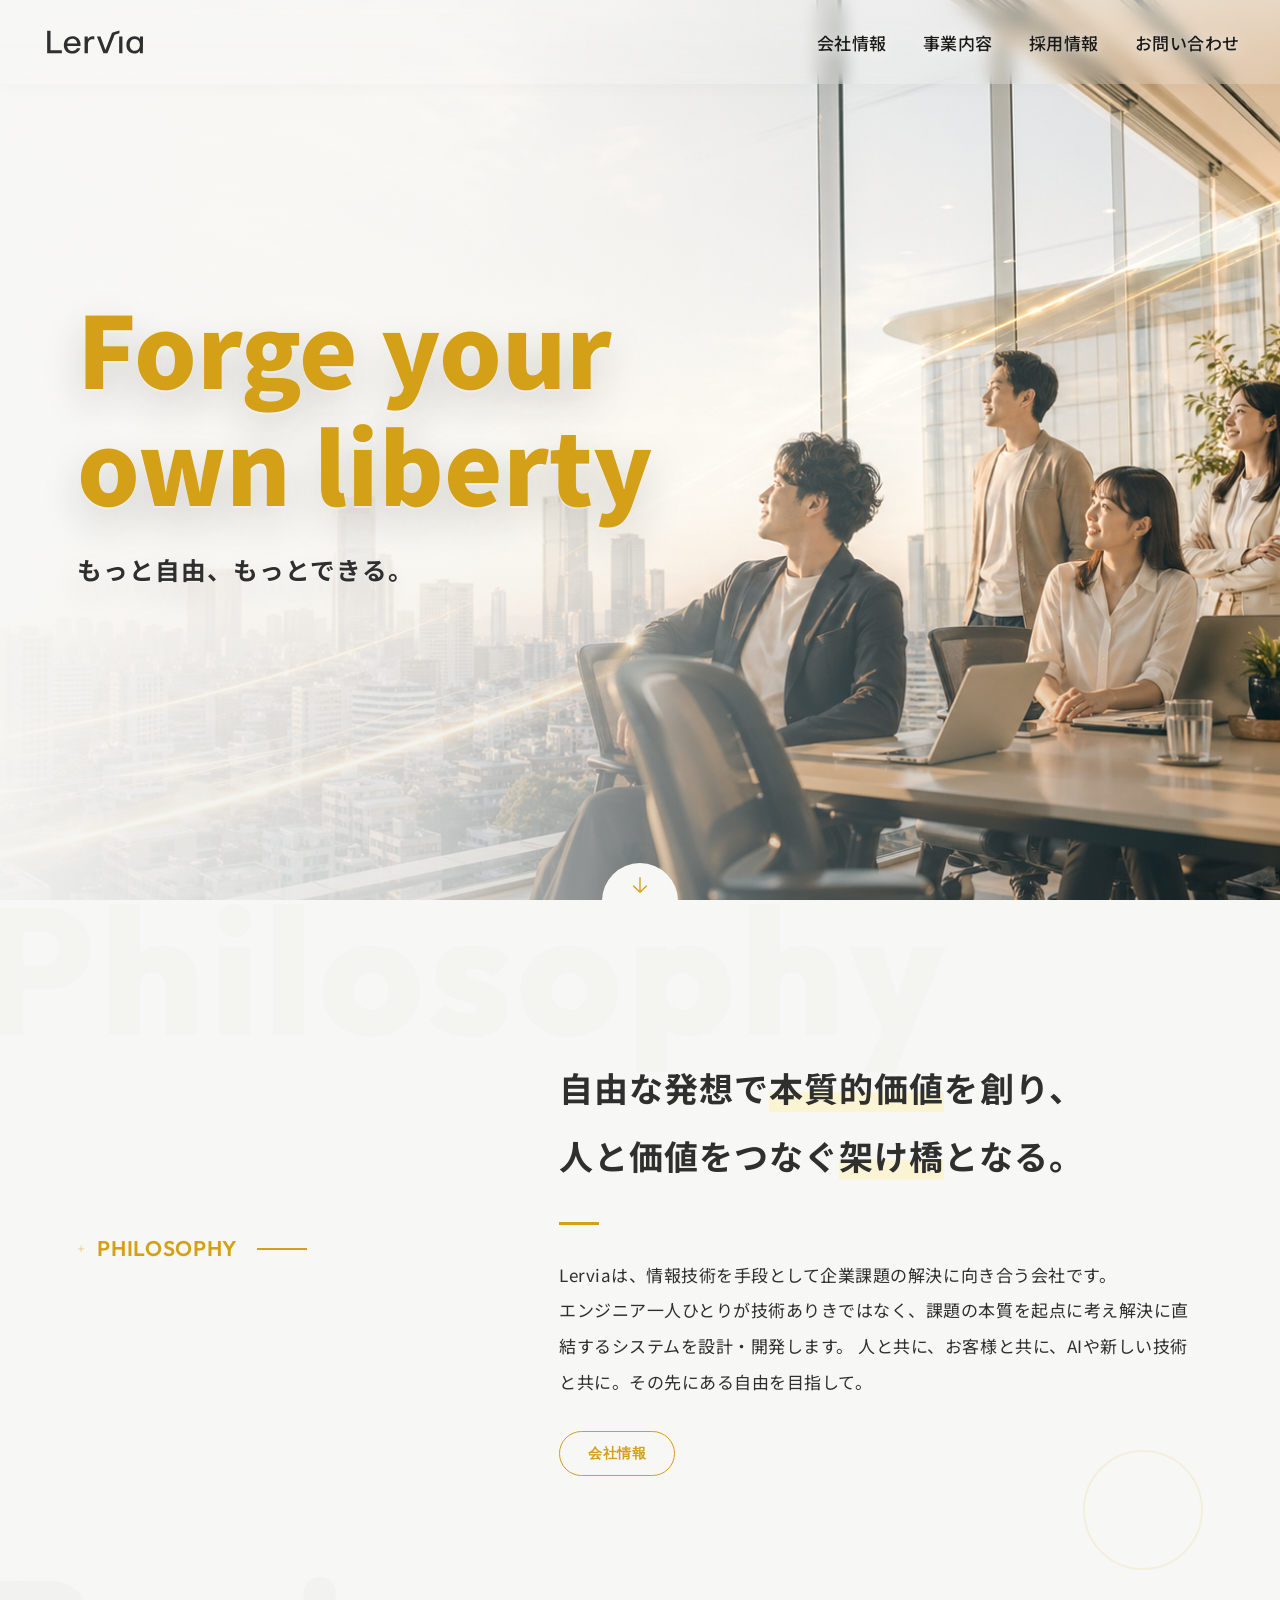
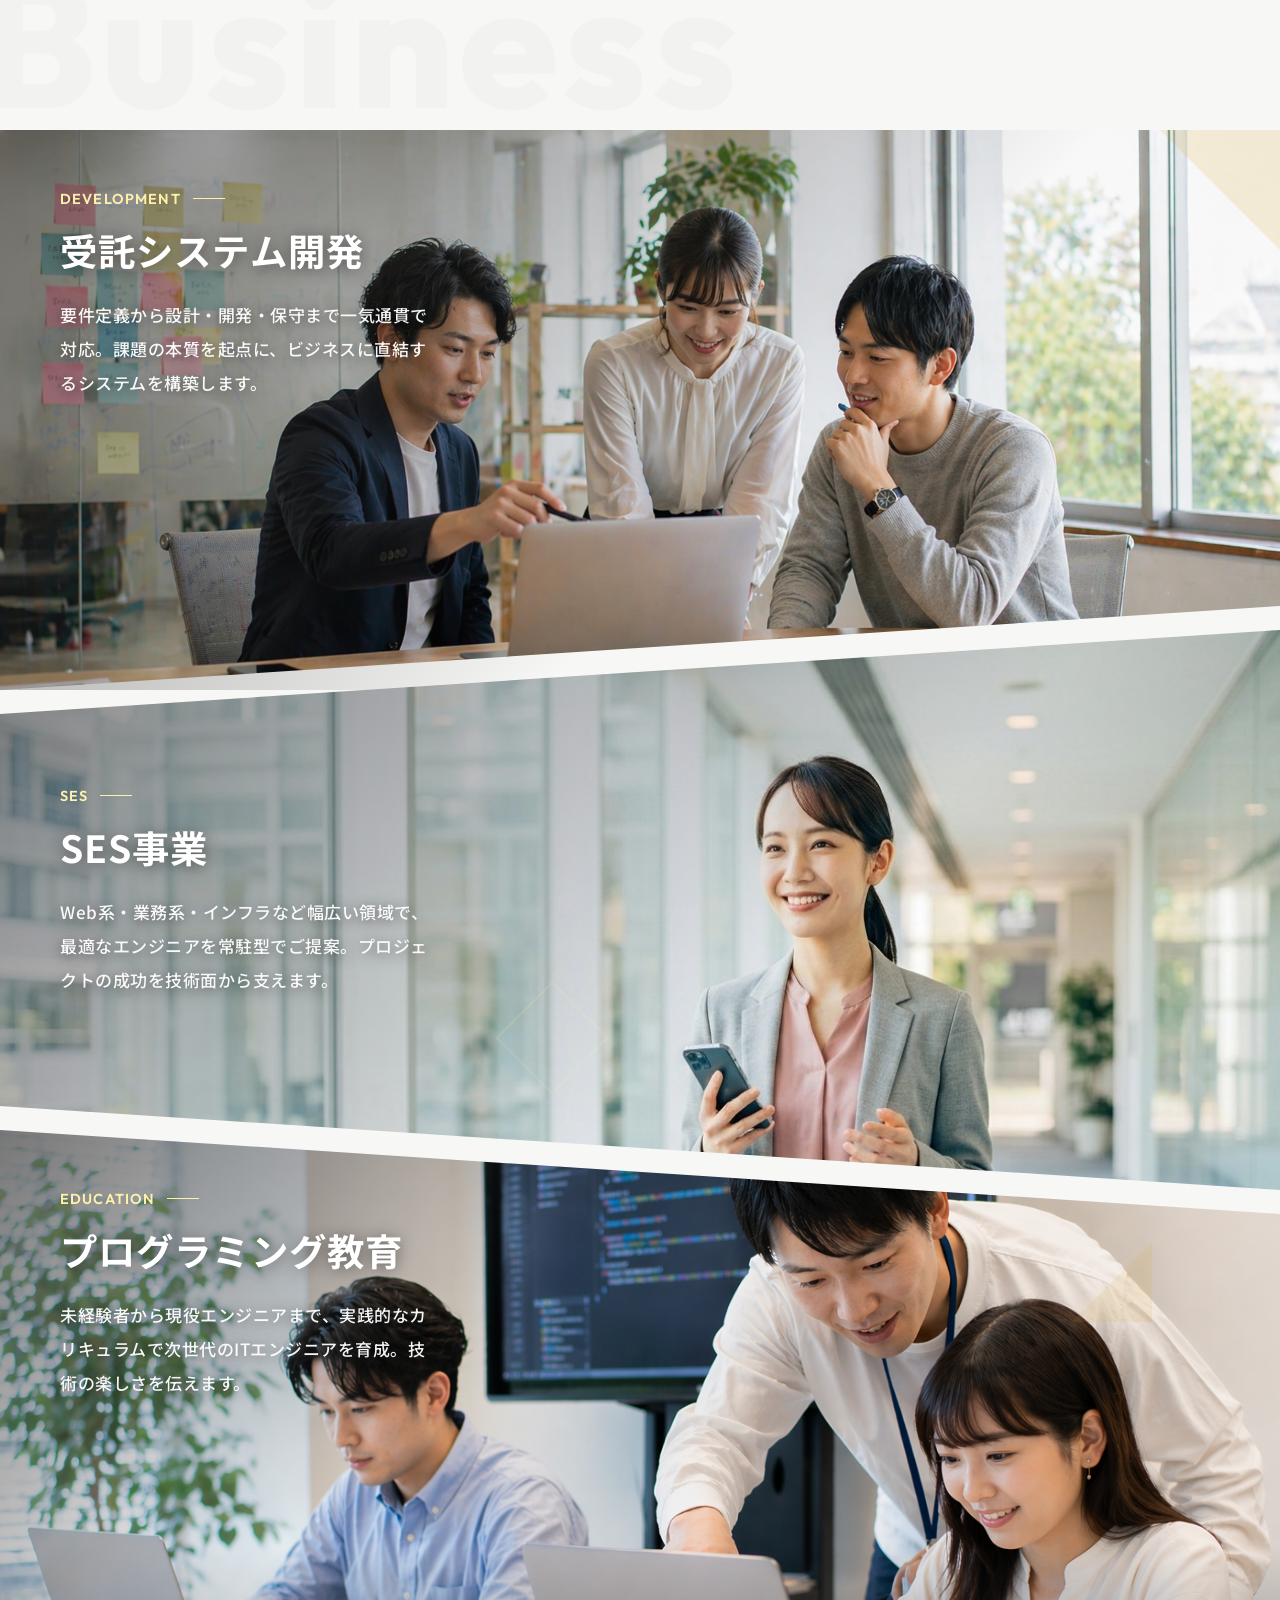
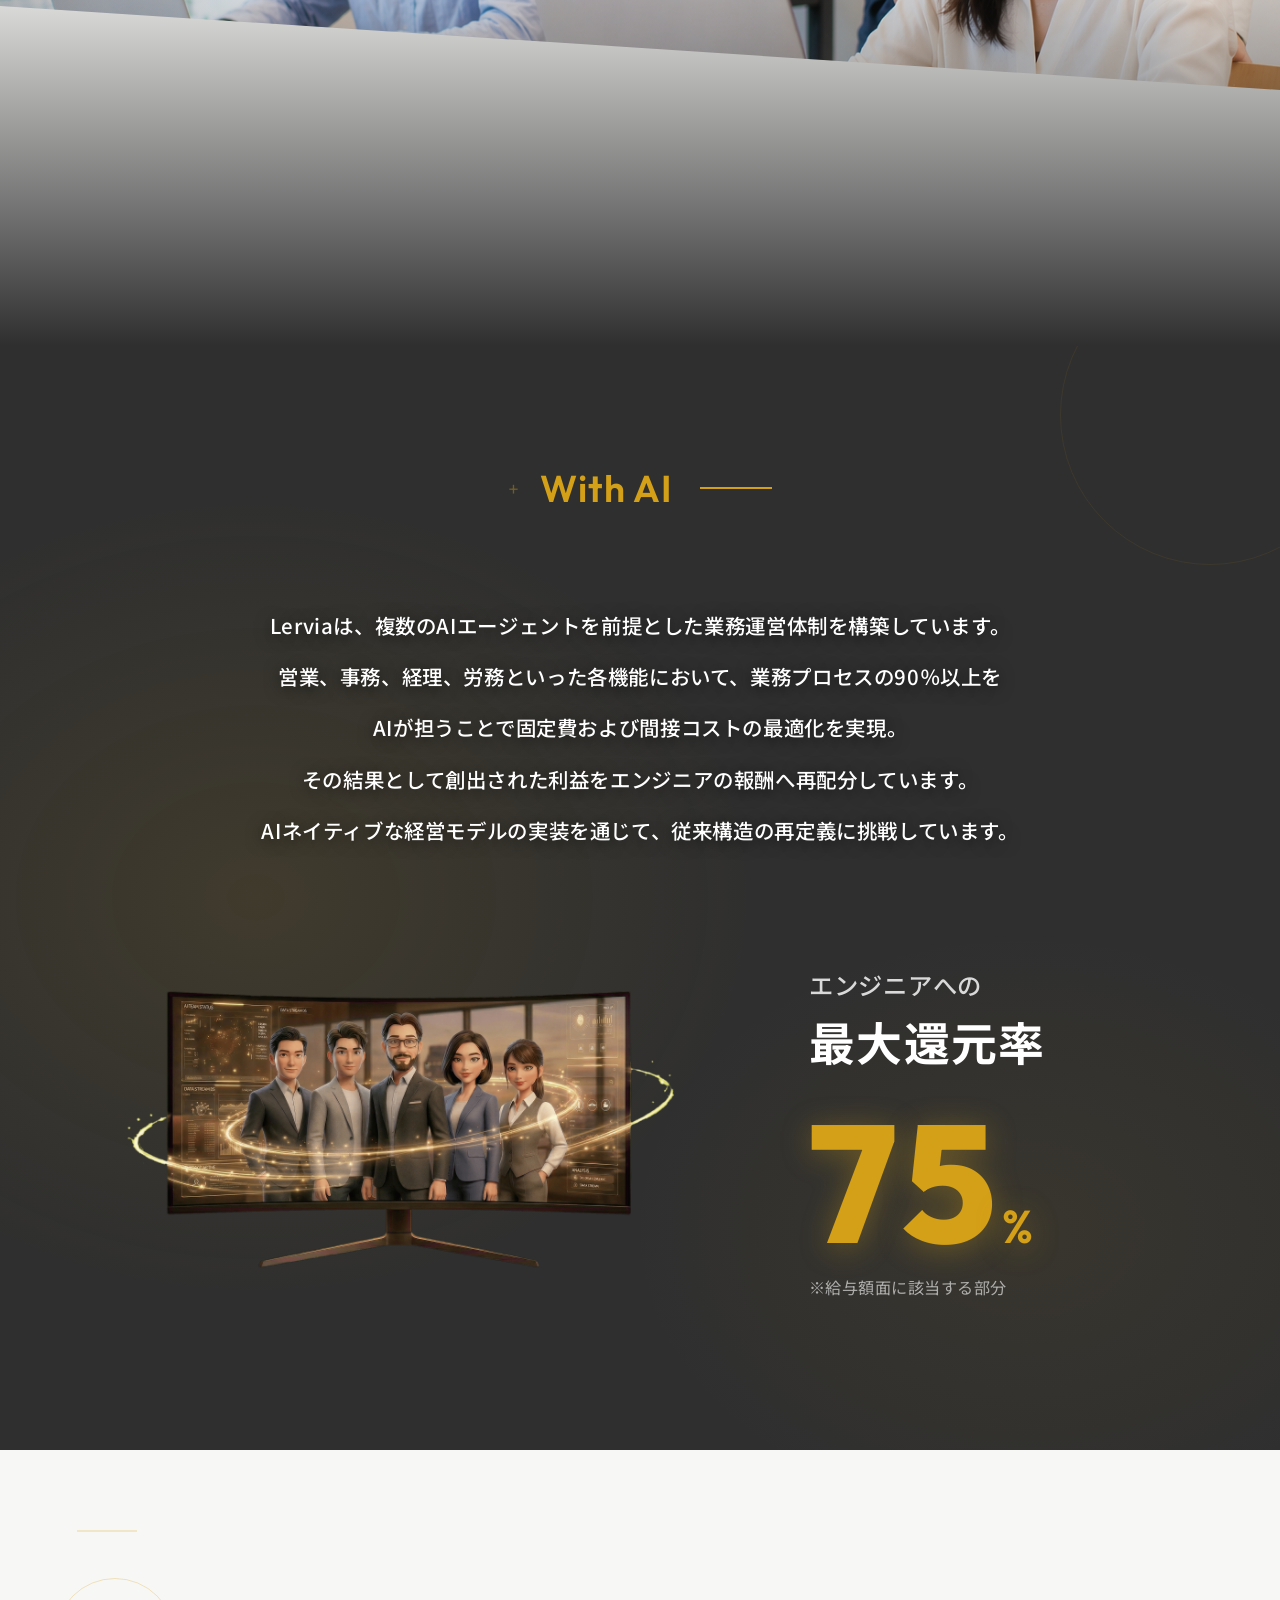
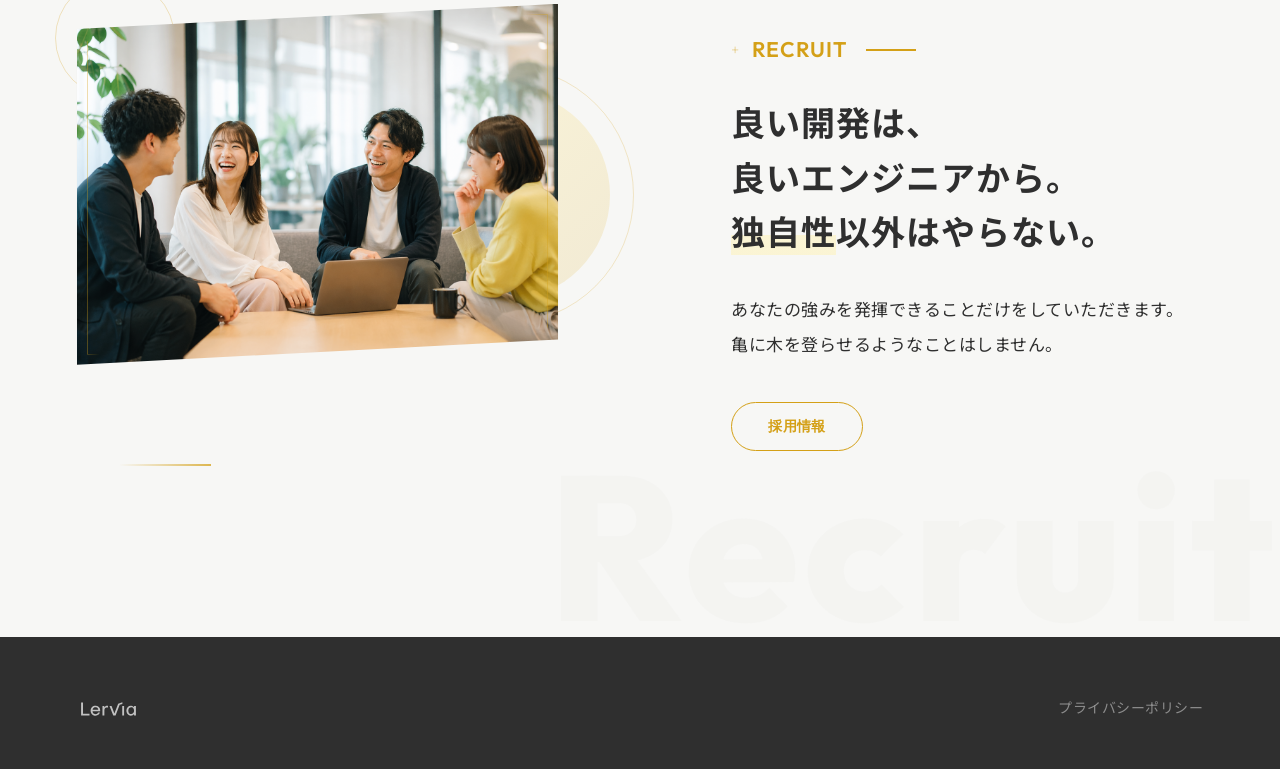
==== index.html @ 5be97d4d "Prepare Lervia site for production" ====
<!DOCTYPE html>
<html lang="ja">
<head>
<meta charset="UTF-8">
<meta name="viewport" content="width=device-width, initial-scale=1.0">
<title>株式会社Lervia — テクノロジーで未来を架ける</title>
<link href="https://fonts.googleapis.com/css2?family=Noto+Sans+JP:wght@300;400;500;700;900&family=Outfit:wght@300;400;500;600;700;800&display=swap" rel="stylesheet">
<link rel="stylesheet" href="styles.css">
</head>
<body class="home-page">

<!-- HEADER -->
<header class="header" id="header">
  <a href="#" class="logo"><svg viewBox="0 0 1050 400" xmlns="http://www.w3.org/2000/svg"><path class="cls-1" d="M951.79,306.82l-2.1-23.01c-17.52,31.29-60.89,32.53-88.67,17.23-10.45-5.75-18.68-14.17-25.03-24.09-9.94-15.51-13.25-32.91-12.98-51.26.7-47.36,33.06-83.05,81.2-80.29,19.44,1.11,36.24,8.99,45.67,26.37l1.78-23.03h30.15s-.02,157.93-.02,157.93l-29.99.16ZM905.82,283.83c16.43-.81,30.36-9.55,37.73-23.85,10.4-20.17,10.27-44.4-.11-64.47-8.38-16.22-24.32-24.39-42.25-23.73s-33.64,10.82-40.85,28.05c-7.58,18.11-7.63,39.1.4,57.13,7.98,17.92,25.06,27.85,45.07,26.87Z"/><path class="cls-1" d="M300.54,285.04c21.34,2.82,42.04-4.83,51.29-25.34l31.49.05c-4.48,13.09-11.45,24.57-21.9,33.42-21.43,18.16-53.98,21.24-80.45,13.41-49.72-14.7-64.87-70.58-46.86-114.69,7.59-18.6,21.83-32.25,40.05-40.08,13.41-5.77,27.15-7.08,41.79-6.26,11.46.64,21.86,3.9,31.98,9.26,29.98,15.89,41.63,50.35,38.31,82.6l-127.43-.02c1.17,25.3,17.37,44.42,41.74,47.64ZM354.02,214.37c-.91-10.03-4.03-18.45-8.83-26.11-12.35-19.19-40.64-22.81-59.31-13.67-15.32,7.5-24.92,22.95-26.23,39.94l94.37-.16Z"/><polygon class="cls-1" points="604.07 306.75 542.32 148.72 576.21 148.77 623.3 275.47 686.02 111.05 756.6 89.38 756.48 117.11 711.08 131.17 642.38 306.71 604.07 306.75"/><polygon class="cls-1" points="208.15 277.7 208.25 306.75 68.21 306.72 68.22 93.71 100.22 93.72 100.2 277.75 208.15 277.7"/><path class="cls-1" d="M456.5,220.2l-.29,86.59-31.75-.13.05-157.86,29.86-.14,1.3,25.32c11.25-25.08,35.87-32.08,61.49-27.06l.09,29.24c-20.26-3.7-42.54-3.17-53.4,17.25-4.13,7.76-7.31,16.95-7.34,26.79Z"/><polygon class="cls-1" points="784.98 306.56 753.89 306.81 753.87 148.73 784.96 148.72 784.98 306.56"/></svg></a>
  <nav class="header-nav">
    <a href="company.html">会社情報</a>
    <a href="services.html">事業内容</a>
    <a href="recruit.html">採用情報</a>
    <a href="contact.html">お問い合わせ</a>
  </nav>
  <button class="hamburger" id="hamburger" onclick="toggleMobileNav()">
    <span></span><span></span><span></span>
  </button>
</header>

<nav class="mobile-nav" id="mobileNav">
  <a href="company.html" onclick="toggleMobileNav()">会社情報</a>
  <a href="services.html" onclick="toggleMobileNav()">事業内容</a>
  <a href="recruit.html" onclick="toggleMobileNav()">採用情報</a>
  <a href="contact.html" onclick="toggleMobileNav()">お問い合わせ</a>
</nav>

<!-- HERO -->
<section class="hero" id="hero">
  <img class="hero-bg" src="hero-proposal-clean.png" alt="" aria-hidden="true">
  <div class="hero-content">
    <h1><span class="highlight">Forge your<br>own liberty</span></h1>
    <p class="hero-tagline">もっと自由、もっとできる。</p>
  </div>
  <div class="hero-scroll">
    <span class="scroll-circle" aria-hidden="true">
      <svg viewBox="0 0 24 24" width="14" height="14"><path d="M12 4 V20 M5 13 L12 20 L19 13" stroke="currentColor" stroke-width="1.5" fill="none" stroke-linecap="round" stroke-linejoin="round"/></svg>
    </span>
  </div>
</section>

<!-- PHILOSOPHY -->
<section class="philosophy" id="company">
  <div class="philosophy-inner">
    <div class="philosophy-left fade-up">
      <div class="section-num">PHILOSOPHY</div>
    </div>
    <div class="philosophy-right fade-up">
      <p class="philosophy-statement">
        自由な発想で<span class="em">本質的価値</span>を創り、<br>
        人と価値をつなぐ<span class="em">架け橋</span>となる。
      </p>
      <div class="philosophy-divider"></div>
      <p class="section-lead">
        Lerviaは、情報技術を手段として企業課題の解決に向き合う会社です。<br>
        エンジニア一人ひとりが技術ありきではなく、課題の本質を起点に考え解決に直結するシステムを設計・開発します。
        人と共に、お客様と共に、AIや新しい技術と共に。その先にある自由を目指して。
      </p>
      <a href="company.html" class="btn-philosophy fade-up">会社情報</a>
    </div>
  </div>
</section>

<!-- PHOTO GALLERY -->
<section class="photo-gallery" id="business">

  <div class="photo-strip">
    <div class="photo-block fade-up">
      <div class="photo-block-bg" style="background-image:url('development.png')"></div>
      <div class="photo-block-overlay"></div>
      <div class="photo-block-text">
        <div class="pbt-label">DEVELOPMENT</div>
        <h3>受託システム開発</h3>
        <p>要件定義から設計・開発・保守まで一気通貫で対応。課題の本質を起点に、ビジネスに直結するシステムを構築します。</p>
      </div>
      <div class="accent-tri"></div>
    </div>
    <div class="photo-block fade-up">
      <div class="photo-block-bg" style="background-image:url('[data-uri]')"></div>
      <div class="photo-block-overlay"></div>
      <div class="photo-block-text">
        <div class="pbt-label">SES</div>
        <h3>SES事業</h3>
        <p>Web系・業務系・インフラなど幅広い領域で、最適なエンジニアを常駐型でご提案。プロジェクトの成功を技術面から支えます。</p>
      </div>
      <div class="accent-tri"></div>
    </div>
    <div class="photo-block fade-up">
      <div class="photo-block-bg" style="background-image:url('education.png')"></div>
      <div class="photo-block-overlay"></div>
      <div class="photo-block-text">
        <div class="pbt-label">EDUCATION</div>
        <h3>プログラミング教育</h3>
        <p>未経験者から現役エンジニアまで、実践的なカリキュラムで次世代のITエンジニアを育成。技術の楽しさを伝えます。</p>
      </div>
      <div class="accent-tri"></div>
    </div>
  </div>
</section>
<!-- FEATURES -->
<section class="numbers">
  <div class="numbers-inner">
    <div class="numbers-header fade-up">
      <div class="section-num" style="justify-content:center">With AI</div>
    </div>
    <p class="numbers-lead fade-up">
      Lerviaは、複数のAIエージェントを前提とした業務運営体制を構築しています。<br>
      営業、事務、経理、労務といった各機能において、業務プロセスの90％以上を<br>
      AIが担うことで固定費および間接コストの最適化を実現。<br>
      その結果として創出された利益をエンジニアの報酬へ再配分しています。<br>
      AIネイティブな経営モデルの実装を通じて、従来構造の再定義に挑戦しています。
    </p>
    <img class="numbers-bg" src="pc_agents.png" alt="" aria-hidden="true">
    <div class="numbers-grid fade-up">
      <div class="number-item">
        <div class="stat-overline">エンジニアへの<br><span class="stat-overline-em">最大還元率</span></div>
        <div class="number-val">75<span class="number-unit">%</span></div>
        <div class="number-label">※給与額面に該当する部分</div>
      </div>
    </div>
  </div>
</section>

<!-- RECRUIT -->
<section class="recruit" id="recruit">
  <div class="recruit-inner">
    <div class="recruit-visual fade-up">
      <div class="recruit-img-main" style="background-image:url('recruit.png')"></div>
      <div class="recruit-accent"></div>
    </div>
    <div class="fade-up fade-up-delay-1">
      <div class="section-num">RECRUIT</div>
      <p class="philosophy-statement" style="line-height:1.6; word-break: keep-all;">
        良い開発は、良いエンジニアから。<br>
        <span class="em">独自性</span>以外はやらない。
      </p>
      <p class="section-lead" style="margin-top:32px">
        あなたの強みを発揮できることだけをしていただきます。<br>亀に木を登らせるようなことはしません。
      </p>
      <a href="#" class="btn-more">採用情報</a>
    </div>
  </div>
</section>
<!-- FOOTER -->
<footer class="footer">
  <div class="footer-inner">
    <div>
      <div class="footer-logo"><svg viewBox="0 0 1050 400" xmlns="http://www.w3.org/2000/svg" style="height:24px;width:auto"><path style="fill:rgba(255,255,255,0.7)" d="M951.79,306.82l-2.1-23.01c-17.52,31.29-60.89,32.53-88.67,17.23-10.45-5.75-18.68-14.17-25.03-24.09-9.94-15.51-13.25-32.91-12.98-51.26.7-47.36,33.06-83.05,81.2-80.29,19.44,1.11,36.24,8.99,45.67,26.37l1.78-23.03h30.15s-.02,157.93-.02,157.93l-29.99.16ZM905.82,283.83c16.43-.81,30.36-9.55,37.73-23.85,10.4-20.17,10.27-44.4-.11-64.47-8.38-16.22-24.32-24.39-42.25-23.73s-33.64,10.82-40.85,28.05c-7.58,18.11-7.63,39.1.4,57.13,7.98,17.92,25.06,27.85,45.07,26.87Z"/><path style="fill:rgba(255,255,255,0.7)" d="M300.54,285.04c21.34,2.82,42.04-4.83,51.29-25.34l31.49.05c-4.48,13.09-11.45,24.57-21.9,33.42-21.43,18.16-53.98,21.24-80.45,13.41-49.72-14.7-64.87-70.58-46.86-114.69,7.59-18.6,21.83-32.25,40.05-40.08,13.41-5.77,27.15-7.08,41.79-6.26,11.46.64,21.86,3.9,31.98,9.26,29.98,15.89,41.63,50.35,38.31,82.6l-127.43-.02c1.17,25.3,17.37,44.42,41.74,47.64ZM354.02,214.37c-.91-10.03-4.03-18.45-8.83-26.11-12.35-19.19-40.64-22.81-59.31-13.67-15.32,7.5-24.92,22.95-26.23,39.94l94.37-.16Z"/><polygon style="fill:rgba(255,255,255,0.7)" points="604.07 306.75 542.32 148.72 576.21 148.77 623.3 275.47 686.02 111.05 756.6 89.38 756.48 117.11 711.08 131.17 642.38 306.71 604.07 306.75"/><polygon style="fill:rgba(255,255,255,0.7)" points="208.15 277.7 208.25 306.75 68.21 306.72 68.22 93.71 100.22 93.72 100.2 277.75 208.15 277.7"/><path style="fill:rgba(255,255,255,0.7)" d="M456.5,220.2l-.29,86.59-31.75-.13.05-157.86,29.86-.14,1.3,25.32c11.25-25.08,35.87-32.08,61.49-27.06l.09,29.24c-20.26-3.7-42.54-3.17-53.4,17.25-4.13,7.76-7.31,16.95-7.34,26.79Z"/><polygon style="fill:rgba(255,255,255,0.7)" points="784.98 306.56 753.89 306.81 753.87 148.73 784.96 148.72 784.98 306.56"/></svg></div>
    </div>
    <div class="footer-links">
      <a href="privacy.html">プライバシーポリシー</a>
    </div>
  </div>
  </div>
</footer>

<script>
// Header scroll effect
const header = document.getElementById('header');
let lastScrollY = window.scrollY;
window.addEventListener('scroll', () => {
  const y = window.scrollY;
  header.classList.toggle('scrolled', y > 60);
  if (y > lastScrollY && y > 120) {
    header.classList.add('hidden');
  } else {
    header.classList.remove('hidden');
  }
  lastScrollY = y;
});

// Mobile nav toggle
function toggleMobileNav() {
  document.getElementById('hamburger').classList.toggle('active');
  document.getElementById('mobileNav').classList.toggle('active');
  document.body.style.overflow = document.getElementById('mobileNav').classList.contains('active') ? 'hidden' : '';
}

// Intersection Observer for fade-up
const observer = new IntersectionObserver((entries) => {
  entries.forEach(entry => {
    if (entry.isIntersecting) {
      entry.target.classList.add('visible');
    }
  });
}, { threshold: 0.15 });

document.querySelectorAll('.fade-up').forEach(el => observer.observe(el));
</script>

</body>
</html>
---- styles.css ----
:root {
  --primary: #2f2f2f;
  --accent: #D4A017;
  --accent-light: #FFF1AB;
  --white: #ffffff;
  --main-bg: #F7F7F5;
  --gray-50: #F7F7F5;
  --gray-100: #EFEFEC;
  --gray-200: #E0E0DB;
  --gray-300: #C8C8C2;
  --gray-400: #9A9A92;
  --gray-500: #6E6E66;
  --gray-600: #52524C;
  --gray-700: #3D3D38;
  --gray-800: #2f2f2f;
  --gray-900: #1a1a18;
  --font-en: 'Outfit', sans-serif;
  --font-jp: 'Noto Sans JP', sans-serif;
  --section-pad: clamp(80px, 12vw, 160px);
}

*, *::before, *::after { margin: 0; padding: 0; box-sizing: border-box; }

html { scroll-behavior: smooth; font-size: 17px; }
@media (min-width: 1400px) { html { font-size: 18px; } }
@media (max-width: 480px)  { html { font-size: 16px; } }

body {
  font-family: var(--font-jp);
  color: var(--gray-800);
  background: var(--main-bg);
  overflow-x: hidden;
  letter-spacing: 0.03em;
  text-wrap: pretty;
  -webkit-font-smoothing: antialiased;
}

a { text-decoration: none; color: inherit; }
ul { list-style: none; }
img { max-width: 100%; display: block; }

/* ============ HEADER ============ */
.header {
  position: fixed; top: 0; left: 0; width: 100%; z-index: 1000;
  padding: 20px 40px;
  display: flex; align-items: center; justify-content: space-between;
  transition: background 0.4s, box-shadow 0.4s, transform 0.4s ease;
}
.header.hidden { transform: translateY(-100%); }
.header.scrolled {
  background: rgba(247,247,245,0.95);
  backdrop-filter: blur(12px);
  box-shadow: 0 1px 20px rgba(0,0,0,0.06);
}
.home-page .header:not(.scrolled) {
  background: linear-gradient(180deg, rgba(247,247,245,0.5), rgba(247,247,245,0.18));
  backdrop-filter: blur(8px);
  box-shadow: 0 1px 18px rgba(26,26,24,0.03);
}
.logo {
  display: flex; align-items: center; height: 44px;
  transition: filter 0.4s;
}
.logo-text {
  font-family: var(--font-en);
  font-size: clamp(1.8rem, 3vw, 2.25rem);
  font-weight: 500;
  letter-spacing: -0.04em;
  color: var(--primary);
}
.logo svg { height: 42px; width: auto; }
.logo svg .cls-1 { fill: #2f2f2f; transition: fill 0.4s; }
.home-page .header:not(.scrolled) .logo svg .cls-1 { fill: var(--primary); }
.header.scrolled .logo svg .cls-1 { fill: #2f2f2f; }

.header-nav { display: flex; align-items: center; gap: 36px; margin-left: auto; margin-right: 0; }
.header-nav a {
  font-family: var(--font-jp); font-size: 1rem; font-weight: 500;
  letter-spacing: 0.03em; color: var(--primary);
  position: relative; transition: color 0.3s;
}
.home-page .header:not(.scrolled) .header-nav a {
  color: var(--gray-900);
  text-shadow: 0 1px 14px rgba(247,247,245,0.82);
}
.header-nav a::after {
  content: ''; position: absolute; bottom: -4px; left: 0;
  width: 0; height: 2px; background: var(--accent);
  transition: width 0.3s;
}
.header-nav a:hover { color: var(--primary); }
.header-nav a:hover::after { width: 100%; }
.header.scrolled .header-nav a { color: var(--primary); }
.header.scrolled .header-nav a:hover { color: var(--accent); }

/* ============ HERO ============ */
.hero {
  position: relative;
  min-height: 100svh;
  display: flex;
  align-items: center;
  padding: 128px clamp(24px, 6vw, 120px) clamp(72px, 10vh, 120px);
  background: var(--primary);
  overflow: hidden;
  isolation: isolate;
}
.hero::before {
  content: ''; position: absolute; inset: 0;
  background:
    linear-gradient(90deg, rgba(247,247,245,0.96) 0%, rgba(247,247,245,0.76) 34%, rgba(247,247,245,0.22) 62%, rgba(247,247,245,0) 100%),
    linear-gradient(0deg, rgba(26,26,24,0.22) 0%, rgba(26,26,24,0) 42%);
  pointer-events: none;
  z-index: 1;
}
.hero-bg {
  position: absolute;
  inset: 0;
  width: 100%;
  height: 100%;
  object-fit: cover;
  object-position: center right;
  filter: saturate(0.92) contrast(1.05);
  transform: scale(1.06) translateX(-2.2%);
  z-index: 0;
}
.hero-content {
  z-index: 3;
  width: min(780px, 100%);
  position: relative;
  transform: translateY(-5vh);
}
.hero-content::before {
  content: '';
  display: block;
  width: 0;
  height: 3px;
  margin-bottom: 28px;
  background: var(--accent);
  box-shadow: 0 0 28px rgba(212,160,23,0.45);
}
.hero h1 {
  position: relative;
  color: var(--white);
  font-size: 5.8rem;
  font-weight: 900;
  line-height: 1.18;
  letter-spacing: 0;
  max-width: 760px;
  opacity: 1;
  transform: none;
  clip-path: none;
}
.hero h1 .highlight {
  display: block;
  color: var(--accent);
  text-shadow:
    0 2px 0 rgba(255,255,255,0.34),
    0 16px 42px rgba(26,26,24,0.18);
}
.hero-tagline {
  margin-top: 28px;
  color: var(--primary);
  font-size: 1.45rem;
  font-weight: 700;
  line-height: 1.7;
  letter-spacing: 0.04em;
  text-shadow:
    0 1px 0 rgba(255,255,255,0.62),
    0 12px 32px rgba(26,26,24,0.16);
  opacity: 1;
  transform: none;
}

.hero-scroll {
  position: absolute;
  left: 50%;
  bottom: -1px;
  width: 76px;
  height: 38px;
  transform: translateX(-50%);
  display: grid;
  place-items: center;
  color: var(--accent);
  opacity: 1;
  z-index: 4;
  pointer-events: none;
}
.hero-scroll .scroll-circle {
  width: 76px;
  height: 38px;
  border-radius: 76px 76px 0 0;
  border: 0;
  color: var(--accent);
  display: grid; place-items: center;
  background: var(--main-bg);
  box-shadow: 0 -8px 24px rgba(26,26,24,0.04);
}
.hero-scroll svg {
  width: 22px;
  height: 22px;
  margin-top: 6px;
}
.hero-scroll .scroll-label { color: var(--accent); }
.scroll-line {
  width: 1px; height: 60px; background: linear-gradient(to bottom, var(--gray-400), transparent);
}

/* ============ SECTION COMMON ============ */
.section-num {
  font-family: var(--font-en); font-size: 1.25rem; font-weight: 600;
  letter-spacing: 0.03em; color: var(--accent);
  display: flex; align-items: center; gap: 20px; margin-bottom: 32px;
}
.section-num::after { content: ''; width: 50px; height: 2px; background: var(--accent); }
.section-num::before {
  content: '+'; font-size: 0.9rem; font-weight: 300; color: var(--accent);
  opacity: 0.4; margin-right: -8px;
}
.section-title-en {
  font-family: var(--font-en); font-size: clamp(2.4rem, 5vw, 4rem);
  font-weight: 800; letter-spacing: 0.03em; color: var(--primary);
  line-height: 1.1; margin-bottom: 12px; position: relative;
}
.section-lead {
  font-size: clamp(1rem, 1.15vw, 1.1rem); line-height: 2.1; color: var(--gray-800);
  font-weight: 400; max-width: 780px; letter-spacing: 0.03em;
}
.btn-more {
  display: inline-flex; align-items: center; gap: 10px;
  font-family: var(--font-en); font-weight: 600; font-size: 0.85rem;
  letter-spacing: 0.03em; color: var(--accent); margin-top: 40px;
  padding: 14px 36px; border: 1.5px solid var(--accent);
  border-radius: 100px; transition: all 0.3s;
}
.btn-more:hover {
  background: var(--accent-light); border-color: var(--accent-light); color: var(--gray-900);
}

/* ============ PHILOSOPHY ============ */
.philosophy {
  padding: var(--section-pad) clamp(24px, 6vw, 120px);
  position: relative; overflow: hidden;
}
.philosophy::before {
  content: 'Philosophy'; position: absolute; top: -20px; left: -20px;
  font-family: var(--font-en); font-size: clamp(6rem, 14vw, 12rem);
  font-weight: 800; color: var(--gray-200); opacity: 0.12;
  letter-spacing: 0.03em; line-height: 1; pointer-events: none; z-index: 0;
}
.philosophy::after {
  content: ''; position: absolute; bottom: 60px; right: clamp(24px, 6vw, 120px);
  width: 120px; height: 120px; border: 2px solid rgba(212,160,23,0.1);
  border-radius: 50%; pointer-events: none;
}
.philosophy-inner {
  max-width: 1200px; margin: 0 auto;
  display: grid; grid-template-columns: 1fr 1.6fr; gap: 80px; align-items: center;
}
.philosophy-left { display: flex; flex-direction: column; }
.philosophy-right { display: flex; flex-direction: column; }
.philosophy-statement {
  font-size: clamp(1.4rem, 2.8vw, 2rem); font-weight: 700;
  line-height: 2; color: var(--primary); letter-spacing: 0.03em;
}
.philosophy-statement .em {
  background: linear-gradient(transparent 60%, rgba(255,241,171,0.45) 60%);
}
.philosophy-divider {
  width: 40px; height: 3px; background: var(--accent); margin: 32px 0;
}
.btn-philosophy {
  display: inline-flex; align-items: center; gap: 8px;
  font-family: var(--font-en); font-weight: 600; font-size: 0.82rem;
  letter-spacing: 0.03em; color: var(--accent); margin-top: 32px;
  padding: 12px 28px; border: 1.5px solid var(--accent);
  border-radius: 100px; transition: all 0.3s; width: fit-content;
}
.btn-philosophy:hover {
  background: var(--accent-light); border-color: var(--accent-light); color: var(--gray-900);
}

/* ============ PHOTO GALLERY ============ */
.photo-gallery {
  position: relative;
  padding: clamp(60px, 8vw, 100px) 0 clamp(140px, 20vw, 260px);
  margin-bottom: 0;
}
.photo-gallery::before {
  content: 'Business'; position: absolute; top: clamp(-90px, -6vw, -40px); left: -20px;
  font-family: var(--font-en); font-size: clamp(6rem, 14vw, 12rem);
  font-weight: 800; color: var(--gray-200); opacity: 0.18;
  letter-spacing: 0.03em; line-height: 1; pointer-events: none; z-index: 6;
}
.photo-gallery::after {
  content: ''; position: absolute; bottom: 0; left: 0; right: 0;
  height: 400px;
  background: linear-gradient(to bottom, rgba(47,47,47,0), var(--primary));
  pointer-events: none; z-index: 5;
}
.photo-strip {
  max-width: 1400px; margin: 0 auto;
  display: flex; flex-direction: column; gap: 0;
}
/* Each photo block: full-width, diagonal clip, overlapping */
.photo-block {
  position: relative; width: 100%;
  height: clamp(360px, 45vw, 560px);
  margin-top: -60px;
}
.photo-block:first-child { margin-top: 0; }
.photo-block-bg {
  position: absolute; inset: 0;
  background-size: cover; background-position: center;
}
.photo-block-overlay {
  position: absolute; inset: 0;
  background: linear-gradient(135deg, rgba(47,47,47,0.6) 0%, transparent 60%);
  z-index: 2;
}
.photo-block-text {
  position: absolute; z-index: 3;
  padding: clamp(32px, 5vw, 60px);
  max-width: 500px; color: var(--white);
}
.photo-block-text .pbt-label {
  font-family: var(--font-en); font-size: 0.85rem; font-weight: 600;
  letter-spacing: 0.08em; color: var(--accent-light); margin-bottom: 14px;
  display: flex; align-items: center; gap: 12px;
}
.photo-block-text .pbt-label::after {
  content: ''; width: 32px; height: 1px; background: var(--accent-light);
}
.photo-block-text h3 {
  font-size: clamp(1.6rem, 3.2vw, 2.2rem); font-weight: 700;
  line-height: 1.5; margin-bottom: 20px; letter-spacing: 0.03em;
  text-shadow: 0 2px 16px rgba(0,0,0,0.45);
}
.photo-block-text p {
  font-size: clamp(1rem, 1.15vw, 1.1rem); line-height: 2;
  font-weight: 500;
  color: rgba(255,255,255,0.95); letter-spacing: 0.03em;
  text-shadow: 0 2px 14px rgba(0,0,0,0.55);
}

/* Diagonal clips */
.photo-block:nth-child(1) .photo-block-bg {
  clip-path: polygon(0 0, 100% 0, 100% 85%, 0 100%);
}
.photo-block:nth-child(2) .photo-block-bg {
  clip-path: polygon(0 15%, 100% 0, 100% 100%, 0 85%);
  background-position: top center;
}
.photo-block:nth-child(2) .photo-block-overlay {
  clip-path: polygon(0 15%, 100% 0, 100% 100%, 0 85%);
}
.photo-block:nth-child(2) .photo-block-text {
  top: 28%; padding-top: 0;
}

.photo-block:nth-child(3) .photo-block-bg {
  clip-path: polygon(0 0, 100% 15%, 100% 100%, 0 85%);
  background-size: 110%;
  background-position: center 30%;
}
.photo-block:nth-child(3) .photo-block-overlay {
  clip-path: polygon(0 0, 100% 15%, 100% 100%, 0 85%);
  background: linear-gradient(135deg, rgba(47,47,47,0.65) 0%, rgba(47,47,47,0.35) 20%, transparent 38%);
}

/* Accent shapes */
.photo-block .accent-tri {
  position: absolute; z-index: 4; pointer-events: none;
}
.photo-block:nth-child(1) .accent-tri {
  top: 0; right: 0;
  width: 0; height: 0;
  border-left: 120px solid transparent;
  border-top: 120px solid var(--accent);
  opacity: 0.15;
}
.photo-block:nth-child(2) .accent-tri {
  bottom: 20%; left: 40%;
  width: 80px; height: 80px;
  border: 2px solid var(--accent-light); opacity: 0.12;
  transform: rotate(45deg);
}
.photo-block:nth-child(3) .accent-tri {
  top: 20%; right: 10%;
  width: 0; height: 0;
  border-left: 80px solid transparent;
  border-bottom: 80px solid var(--accent);
  opacity: 0.1;
}

@media (max-width: 768px) {
  .photo-block { height: clamp(280px, 60vw, 400px); margin-top: -40px; }
  .photo-block-text { max-width: 100%; }
  .photo-block:nth-child(2) .photo-block-text { text-align: left; }
}

/* ============ RECRUIT ============ */
.recruit {
  padding: var(--section-pad) clamp(24px, 6vw, 120px);
  background: var(--gray-50);
  position: relative; overflow: hidden;
}
.recruit::before {
  content: 'Recruit'; position: absolute; bottom: -10px; right: 0; transform: none;
  font-family: var(--font-en); font-size: clamp(6.5rem, 16vw, 14rem);
  font-weight: 800; color: var(--gray-200); opacity: 0.12;
  letter-spacing: 0.03em; line-height: 1; pointer-events: none;
}
.recruit::after {
  content: ''; position: absolute; top: 80px; left: clamp(24px, 6vw, 120px);
  width: 60px; height: 2px; background: var(--accent); opacity: 0.2;
  pointer-events: none;
}
.recruit-inner {
  max-width: 1200px; margin: 0 auto;
  display: grid; grid-template-columns: 1fr 1fr; gap: 80px;
  align-items: center;
}
.recruit-inner > *:nth-child(2) { padding-left: clamp(0px, 4vw, 64px); }
.recruit-visual {
  position: relative; min-height: 480px;
}
.recruit-visual::before {
  content: '';
  position: absolute;
  top: -26px;
  left: -22px;
  width: 120px;
  height: 120px;
  border: 1px solid rgba(212,160,23,0.26);
  border-radius: 50%;
  z-index: 0;
  pointer-events: none;
}
.recruit-visual::after {
  content: '';
  position: absolute;
  bottom: 18px;
  left: 8%;
  width: 92px;
  height: 2px;
  background: linear-gradient(90deg, rgba(212,160,23,0), rgba(212,160,23,0.75));
  z-index: 1;
  pointer-events: none;
}
.recruit-img-main {
  width: 92%; aspect-ratio: 4/3; border-radius: 0; overflow: hidden;
  position: relative; z-index: 2;
  box-shadow: 0 12px 40px rgba(0,0,0,0.08);
  background-size: cover; background-position: center;
  clip-path: polygon(0 7%, 100% 0, 100% 93%, 0 100%);
}
.recruit-img-main::after {
  content: '';
  position: absolute;
  inset: 10px;
  border: 1.5px solid rgba(212,160,23,0.35);
  border-radius: 0;
  clip-path: polygon(0 8%, 100% 0, 100% 92%, 0 100%);
  pointer-events: none;
}
.recruit-accent {
  position: absolute; top: 18%; right: -2%;
  width: 210px; height: 210px; border-radius: 50%;
  background: linear-gradient(135deg, rgba(255,241,171,0.4), rgba(212,160,23,0.15));
  z-index: 1;
}
.recruit-accent::before {
  content: '';
  position: absolute;
  inset: -24px;
  border: 1px solid rgba(212,160,23,0.22);
  border-radius: 50%;
  pointer-events: none;
}

/* ============ NUMBERS ============ */
.numbers {
  padding: clamp(60px, 10vw, 120px) clamp(24px, 6vw, 120px) clamp(80px, 12vw, 140px);
  background: var(--primary);
  position: relative; overflow: hidden;
  margin-top: -1px;
}
.numbers-bg {
  position: absolute; left: 30%; bottom: 8%;
  transform: translateX(-50%);
  width: min(760px, 68%); height: auto;
  pointer-events: none; z-index: 1;
  user-select: none;
}
.numbers::before {
  content: ''; position: absolute; inset: 0;
  background:
    radial-gradient(ellipse 500px 400px at 20% 50%, rgba(212,160,23,0.1), transparent),
    radial-gradient(ellipse 400px 300px at 80% 80%, rgba(212,160,23,0.06), transparent);
  pointer-events: none;
}
.numbers::after {
  content: ''; position: absolute; top: -80px; right: -80px;
  width: 300px; height: 300px;
  border: 1px solid rgba(212,160,23,0.08);
  border-radius: 50%; pointer-events: none;
}
.numbers-inner { max-width: 1200px; margin: 0 auto; position: relative; z-index: 2; }
.numbers-header { text-align: center; margin-bottom: 48px; }
.numbers-header .section-num {
  color: var(--accent); justify-content: center;
  font-size: clamp(1.6rem, 3vw, 2.2rem); letter-spacing: 0.03em;
  gap: 28px; margin-bottom: 40px;
}
.numbers-header .section-num::after { background: var(--accent); width: 72px; height: 2px; }
.numbers-header .section-num::before { font-size: 1.2rem; }
.numbers-header .section-title-en {
  color: var(--white); text-align: center;
  font-size: clamp(2.2rem, 5vw, 3.4rem);
}
.numbers-lead {
  max-width: 1040px; margin: 0 auto 64px; text-align: center;
  font-size: clamp(1.05rem, 1.6vw, 1.35rem); line-height: 2.5;
  color: var(--white);
  font-weight: 500; letter-spacing: 0.03em;
  text-shadow: 0 2px 16px rgba(0,0,0,0.6);
}
.numbers-grid { display: flex; justify-content: flex-end; margin-top: clamp(140px, 16vw, 240px); padding-right: clamp(40px, 6vw, 100px); position: relative; z-index: 4; }
.number-item {
  text-align: right; padding: 8px 0;
  position: relative; max-width: 440px;
}
.stat-overline {
  font-size: clamp(1.15rem, 1.9vw, 1.5rem);
  color: rgba(255,255,255,0.82);
  letter-spacing: 0.03em; margin-bottom: 20px;
  font-weight: 500; line-height: 1.6;
}
.stat-overline-em {
  font-size: clamp(1.9rem, 3.6vw, 2.7rem);
  color: var(--white); font-weight: 700;
  letter-spacing: 0.03em;
}
.stat-rule {
  width: 56px; height: 1px; background: var(--accent);
  margin: 18px 0 18px auto;
}
.number-label {
  font-size: 0.95rem; color: rgba(255,255,255,0.6);
  font-weight: 400; letter-spacing: 0.03em;
  line-height: 1.8;
}
.number-val {
  font-family: var(--font-en); font-size: clamp(6rem, 13vw, 11rem);
  font-weight: 800; color: var(--accent); line-height: 1; margin-bottom: 8px;
  letter-spacing: 0.03em;
  text-shadow: 0 4px 30px rgba(212,160,23,0.35);
}
.number-unit { font-size: clamp(1.9rem, 3.6vw, 2.9rem); font-weight: 600; color: var(--accent); }

@media (min-width: 769px) {
  .numbers-inner {
    display: grid;
    grid-template-columns: minmax(0, 1.15fr) minmax(320px, 0.72fr);
    column-gap: clamp(64px, 8vw, 128px);
    align-items: center;
  }
  .numbers-header,
  .numbers-lead {
    grid-column: 1 / -1;
  }
  .numbers-bg {
    position: relative;
    left: auto;
    bottom: auto;
    width: min(720px, 100%);
    margin: clamp(-20px, -1.5vw, -8px) 0 0;
    transform: none;
    justify-self: end;
  }
  .numbers-grid {
    justify-content: flex-start;
    align-self: start;
    margin-top: clamp(20px, 3vw, 44px);
    padding-right: 0;
  }
  .number-item {
    text-align: left;
  }
  .stat-rule {
    margin-left: 0;
    margin-right: auto;
  }
}
/* ============ FOOTER ============ */
.footer {
  padding: 60px clamp(24px, 6vw, 120px) 40px;
  background: var(--primary); color: rgba(255,255,255,0.6);
  border-top: none;
}
.footer-inner {
  max-width: 1200px; margin: 0 auto;
  display: flex; align-items: flex-start; justify-content: space-between;
}
.footer-logo {
  margin-bottom: 8px; display: flex; align-items: center;
}
.footer-logo span { color: var(--accent); }
.footer-links { display: flex; gap: 32px; }
.footer-links a {
  font-size: 0.82rem; color: rgba(255,255,255,0.45);
  transition: color 0.3s;
}
.footer-links a:hover { color: var(--accent); }

/* ============ ANIMATIONS ============ */
.fade-up {
  opacity: 0; transform: translateY(40px);
  transition: opacity 0.8s ease, transform 0.8s ease;
}
.fade-up.visible { opacity: 1; transform: translateY(0); }
.fade-up-delay-1 { transition-delay: 0.15s; }

/* ============ RESPONSIVE ============ */
/* Hamburger menu button */
.hamburger {
  display: none; background: none; border: none; cursor: pointer;
  width: 36px; height: 36px; position: relative; z-index: 1001;
}
.hamburger span {
  display: block; width: 22px; height: 2px; background: var(--primary);
  margin: 5px auto; transition: all 0.3s;
}
.hamburger.active span:nth-child(1) { transform: rotate(45deg) translate(5px, 5px); }
.hamburger.active span:nth-child(2) { opacity: 0; }
.hamburger.active span:nth-child(3) { transform: rotate(-45deg) translate(5px, -5px); }

/* Mobile nav overlay */
.mobile-nav {
  display: none; position: fixed; inset: 0; z-index: 999;
  background: rgba(247,247,245,0.98); backdrop-filter: blur(16px);
  flex-direction: column; align-items: center; justify-content: center; gap: 32px;
}
.mobile-nav.active { display: flex; }
.mobile-nav a {
  font-family: var(--font-en); font-size: 1.2rem; font-weight: 600;
  letter-spacing: 0.03em; text-transform: uppercase; color: var(--primary);
  transition: color 0.3s;
}
.mobile-nav a:hover { color: var(--accent); }
@media (max-width: 1024px) {
  .recruit-inner { grid-template-columns: 1fr; gap: 48px; }
  .recruit-inner > *:nth-child(2) { padding-left: clamp(40px, 9vw, 96px); }
  .header-nav { display: none; }
  .hamburger { display: block; }
  .recruit-visual { min-height: 360px; }
  .recruit-img-main { width: 88%; }
  .recruit-accent { top: 16%; right: 0; width: 170px; height: 170px; }
  .recruit-visual::before { width: 96px; height: 96px; top: -18px; left: -10px; }
  .numbers-bg {
    width: min(720px, 92%); bottom: auto; top: 50%;
    transform: translate(-50%, -30%);
  }
  .numbers-grid { justify-content: center; margin-top: clamp(100px, 32vw, 220px); }
  .number-item { text-align: center; max-width: 100%; }
}
@media (max-width: 768px) {
  .header { padding: 16px 20px; }
  .logo svg { height: 34px; }
  .numbers {
    padding: clamp(48px, 9vw, 96px) clamp(20px, 5vw, 48px);
  }
  .numbers-bg {
    width: 95%; top: 48%;
    transform: translate(-50%, -30%);
  }
  .numbers-lead {
    font-size: clamp(0.95rem, 3.5vw, 1.15rem);
    line-height: 1.9;
    margin-bottom: 48px;
  }
  .numbers-grid {
    justify-content: center;
    margin-top: clamp(80px, 30vw, 180px);
  }
  .number-item { text-align: center; padding: 8px 16px; max-width: 100%; }
  .stat-overline { font-size: 0.92rem; letter-spacing: 0.03em; margin-bottom: 12px; }
  .stat-overline-em { font-size: clamp(1.4rem, 6vw, 2rem); }
  .number-val { font-size: clamp(4rem, 16vw, 6.5rem); }
  .number-unit { font-size: clamp(1.3rem, 4vw, 1.9rem); }
  .number-label { font-size: 0.8rem; }
  .hero {
    min-height: 88svh;
    padding: 116px 24px 64px;
  }
  .hero::before {
    background:
      linear-gradient(90deg, rgba(26,26,24,0.82) 0%, rgba(26,26,24,0.5) 58%, rgba(26,26,24,0.08) 100%),
      linear-gradient(0deg, rgba(26,26,24,0.58) 0%, rgba(26,26,24,0) 52%);
  }
  .hero-bg { object-position: 58% center; }
  .hero-content {
    max-width: 100%;
  }
  .hero h1 { font-size: 4.2rem; }
  .hero-tagline {
    color: var(--white);
    font-size: 1.22rem;
    margin-top: 22px;
    text-shadow: 0 12px 32px rgba(0,0,0,0.55);
  }
  .hero-scroll {
    left: 50%;
    right: auto;
    bottom: -1px;
    width: 72px;
    height: 36px;
  }
  .hero-scroll .scroll-circle {
    width: 72px;
    height: 36px;
    border-radius: 72px 72px 0 0;
  }
  .hero-scroll svg { width: 21px; height: 21px; margin-top: 5px; }
  .philosophy-inner { grid-template-columns: 1fr; gap: 24px; }
  .philosophy-left { align-items: flex-start; }
  .philosophy-divider { margin: 20px 0; }
  .philosophy-statement { font-size: clamp(1.1rem, 4.5vw, 1.5rem); }
  .section-title-en { font-size: clamp(1.8rem, 7vw, 2.8rem); }
  .recruit-inner { gap: 36px; }
  .recruit-visual { min-height: 300px; }
  .recruit-img-main { width: 92%; }
  .recruit-visual::before { width: 74px; height: 74px; top: -8px; left: -4px; }
  .recruit-visual::after { width: 72px; left: 10%; }
  .recruit-accent { top: 14%; right: -2%; width: 132px; height: 132px; }
  .recruit-accent::before { inset: -16px; }
  .footer-inner { flex-direction: column; gap: 24px; }
  .footer-links { flex-wrap: wrap; gap: 20px; }
  .photo-block { height: clamp(280px, 60vw, 400px); margin-top: -40px; }
  .photo-block-text { max-width: 100%; }
  .photo-block:nth-child(2) .photo-block-text { text-align: left; }
}
@media (max-width: 480px) {
  .header { padding: 14px 16px; }
  .logo svg { height: 30px; }
  .hero {
    min-height: 86svh;
    padding: 104px 20px 72px;
  }
  .hero::before {
    background:
      linear-gradient(90deg, rgba(26,26,24,0.76) 0%, rgba(26,26,24,0.36) 64%, rgba(26,26,24,0.06) 100%),
      linear-gradient(0deg, rgba(26,26,24,0.66) 0%, rgba(26,26,24,0.02) 62%);
  }
  .hero-bg { object-position: 54% center; }
  .hero h1 { font-size: 3.05rem; }
  .hero-content { transform: translateY(-4vh); }
  .hero-tagline {
    color: var(--white);
    font-size: 1.05rem;
    margin-top: 18px;
    text-shadow: 0 10px 28px rgba(0,0,0,0.62);
  }
  .hero-scroll {
    left: 50%;
    right: auto;
    bottom: -1px;
    width: 66px;
    height: 33px;
  }
  .hero-scroll .scroll-circle {
    width: 66px;
    height: 33px;
    border-radius: 66px 66px 0 0;
  }
  .hero-scroll svg { width: 20px; height: 20px; margin-top: 5px; }
  .philosophy-statement { font-size: 1.1rem; line-height: 1.8; }
  .section-num { font-size: 1rem; }
  .section-title-en { font-size: 1.6rem; }
  .section-lead { font-size: 0.88rem; line-height: 2; }
  .recruit-visual { min-height: 240px; }
  .recruit-img-main { width: 96%; }
  .recruit-visual::after { width: 58px; bottom: 12px; }
  .recruit-accent { top: 12%; right: -4%; width: 98px; height: 98px; }
  .recruit-accent::before { inset: -12px; }
  .footer { padding: 40px 20px 32px; }
  .footer-inner {
    flex-direction: row;
    align-items: center;
    gap: 20px;
  }
  .footer-logo {
    margin-bottom: 0;
  }
  .footer-links {
    margin-left: auto;
    justify-content: flex-end;
    gap: 16px;
  }
  .footer-links a { font-size: 0.78rem; }
  .numbers-bg {
    width: 100%; top: 46%;
    transform: translate(-50%, -30%);
  }
  .numbers-lead { font-size: 0.95rem; line-height: 1.85; }
  .numbers-grid { margin-top: clamp(60px, 28vw, 160px); }
  .stat-overline { font-size: 0.85rem; }
  .stat-overline-em { font-size: 1.35rem; }
  .number-val { font-size: clamp(3.6rem, 18vw, 5.2rem); }
  .number-unit { font-size: 1.2rem; }
  .number-label { font-size: 0.76rem; }
}

@media (max-width: 768px) {
  .numbers {
    min-height: auto;
    padding: 76px 22px 88px;
    background:
      radial-gradient(ellipse 280px 240px at 50% 42%, rgba(212,160,23,0.12), transparent 72%),
      var(--primary);
  }
  .numbers::before,
  .numbers::after {
    opacity: 0.35;
  }
  .numbers-inner {
    max-width: 420px;
  }
  .numbers-header {
    margin-bottom: 24px;
  }
  .numbers-header .section-num {
    font-size: 1.35rem;
    gap: 18px;
    margin-bottom: 0;
  }
  .numbers-header .section-num::after {
    width: 44px;
  }
  .numbers-lead {
    max-width: none;
    margin: 0 auto 22px;
    padding: 22px 20px;
    text-align: left;
    font-size: 0.92rem;
    line-height: 2;
    letter-spacing: 0.02em;
    background: rgba(255,255,255,0.055);
    border: 0;
    border-radius: 18px;
    text-shadow: none;
  }
  .numbers-lead br {
    display: none;
  }
  .numbers-bg {
    position: relative;
    left: auto;
    top: auto;
    bottom: auto;
    display: block;
    width: min(380px, 104%);
    margin: 6px auto 22px;
    transform: none;
    opacity: 0.92;
    filter: drop-shadow(0 22px 36px rgba(0,0,0,0.35));
  }
  .numbers-grid {
    justify-content: center;
    margin-top: 0;
    padding-right: 0;
  }
  .number-item {
    width: 100%;
    max-width: 340px;
    padding: 16px 4px;
    text-align: left;
    display: grid;
    grid-template-columns: auto auto;
    align-items: center;
    column-gap: 2px;
    justify-content: center;
    background: transparent;
    border: 0;
    border-radius: 0;
  }
  .stat-overline {
    margin-bottom: 0;
    font-size: 0.88rem;
    line-height: 1.7;
  }
  .stat-overline-em {
    font-size: 1.45rem;
  }
  .number-val {
    font-size: clamp(4.6rem, 23vw, 6.2rem);
    text-shadow: 0 8px 30px rgba(212,160,23,0.28);
    margin-bottom: 0;
  }
  .number-unit {
    font-size: 1.25rem;
  }
  .number-label {
    grid-column: 1 / -1;
    margin-top: 8px;
    font-size: 0.76rem;
    color: rgba(255,255,255,0.62);
  }
}

@media (max-width: 480px) {
  .numbers {
    padding: 66px 18px 78px;
  }
  .numbers-inner {
    max-width: 360px;
  }
  .numbers-lead {
    padding: 20px 18px;
    font-size: 0.88rem;
    line-height: 1.95;
  }
  .numbers-bg {
    width: min(350px, 106%);
    margin-bottom: 18px;
  }
}

/* ============ SUBPAGES ============ */
.subpage-hero {
  position: relative; min-height: 52vh;
  display: flex; align-items: center;
  padding: 140px clamp(24px, 6vw, 120px) 80px;
  background: var(--main-bg);
  overflow: hidden;
}
.subpage-hero::before {
  content: ''; position: absolute; inset: 0;
  background:
    radial-gradient(ellipse 700px 500px at 80% 30%, rgba(255,241,171,0.25), transparent),
    radial-gradient(ellipse 500px 400px at 15% 80%, rgba(255,241,171,0.12), transparent);
  pointer-events: none;
}
.subpage-hero-inner {
  position: relative; z-index: 2; max-width: 1200px; margin: 0 auto; width: 100%;
}
.subpage-hero .section-num { margin-bottom: 24px; color: var(--accent); }
.subpage-hero .section-num::after { background: var(--accent); }
.subpage-hero h1 {
  font-size: clamp(2.2rem, 5vw, 3.6rem); font-weight: 800;
  line-height: 1.3; color: var(--primary);
  letter-spacing: 0.03em; margin-bottom: 20px;
}
.subpage-hero .lead {
  font-size: clamp(1rem, 1.4vw, 1.2rem); line-height: 2;
  color: var(--gray-700); max-width: 680px; font-weight: 400;
}
.sp-only {
  display: none;
}

.subpage-section {
  padding: clamp(60px, 10vw, 120px) clamp(24px, 6vw, 120px);
  position: relative;
}
.subpage-section-inner { max-width: 1200px; margin: 0 auto; }

/* Statement (MISSION / CAREERS etc.) */
.statement-block {
  padding: clamp(60px, 10vw, 120px) clamp(24px, 6vw, 120px);
  background: var(--white);
  position: relative; overflow: hidden;
}
.statement-block::before {
  content: attr(data-bg); position: absolute; top: -20px; right: -20px;
  font-family: var(--font-en); font-size: clamp(6rem, 14vw, 12rem);
  font-weight: 800; color: var(--gray-200); opacity: 0.12;
  letter-spacing: 0.03em; line-height: 1; pointer-events: none;
}
.company-page .statement-block {
  padding-top: clamp(120px, 13vw, 170px);
}
.company-page .statement-block::before {
  content: none;
}
.recruit-page .statement-block::before {
  content: none;
}
.recruit-page .statement-inner {
  text-align: center;
}
.recruit-page .statement-inner .section-num {
  justify-content: center;
}
.recruit-page .statement-inner .sub {
  margin-left: auto;
  margin-right: auto;
}
.company-page .statement-inner {
  text-align: center;
}
.company-page .statement-inner .section-num {
  justify-content: center;
}
.company-page .statement-inner .sub {
  margin-left: auto;
  margin-right: auto;
}
.company-page .subpage-section-head {
  margin-bottom: 40px;
}
.statement-inner { max-width: 1200px; margin: 0 auto; position: relative; z-index: 2; }
.statement-inner .big {
  font-size: clamp(1.4rem, 2.8vw, 2rem); font-weight: 700;
  line-height: 1.9; color: var(--primary); letter-spacing: 0.03em;
}
.statement-inner .big .em {
  background: linear-gradient(transparent 60%, rgba(255,241,171,0.45) 60%);
}
.statement-inner .sub {
  margin-top: 28px; font-size: clamp(1rem, 1.15vw, 1.1rem); line-height: 2.1;
  color: var(--gray-700); max-width: 780px;
}

/* Company info table */
.info-table {
  width: 100%; max-width: 880px; margin: 0 auto;
  border-collapse: collapse; border-top: 1px solid var(--gray-200);
}
.info-table th, .info-table td {
  padding: 24px 20px; text-align: left; vertical-align: top;
  border-bottom: 1px solid var(--gray-200);
  font-size: clamp(0.95rem, 1.1vw, 1.05rem); line-height: 1.9;
  letter-spacing: 0.03em;
}
.info-table th {
  width: 32%; font-weight: 600; color: var(--accent);
  font-family: var(--font-en); font-size: 0.92rem; letter-spacing: 0.03em;
}
.info-table td { color: var(--gray-800); font-weight: 400; }
@media (max-width: 640px) {
  .info-table th, .info-table td { display: block; width: 100%; padding: 14px 0; }
  .info-table th { border-bottom: none; padding-top: 20px; color: var(--accent); font-size: 0.85rem; }
  .info-table td { padding-top: 4px; }
}

/* Service cards */
.services-page .subpage-hero {
  background: var(--main-bg);
  min-height: 46vh;
  padding-bottom: clamp(56px, 7vw, 92px);
}
.services-page .subpage-hero::before {
  opacity: 0.28;
  background:
    radial-gradient(ellipse 640px 420px at 78% 24%, rgba(212,160,23,0.08), transparent 68%);
}
.services-page .subpage-hero-inner {
  text-align: center;
}
.services-page .subpage-hero .section-num {
  justify-content: center;
}
.services-page .subpage-hero .lead {
  max-width: 980px;
  margin-left: auto;
  margin-right: auto;
}
.services-showcase {
  padding-top: clamp(36px, 5vw, 72px);
  padding-bottom: clamp(100px, 12vw, 160px);
  background: var(--main-bg);
  overflow: hidden;
}
.service-list {
  position: relative;
  z-index: 1;
  display: flex;
  flex-direction: column;
  gap: clamp(56px, 7vw, 92px);
}
.service-list::before {
  content: '';
  position: absolute;
  top: 22px;
  bottom: 22px;
  left: 32px;
  width: 1px;
  background: linear-gradient(180deg, rgba(47,47,47,0), rgba(47,47,47,0.16) 12%, rgba(47,47,47,0.16) 88%, rgba(47,47,47,0));
}
.service-step {
  position: relative;
  display: grid;
  grid-template-columns: 96px minmax(0, 1fr);
  gap: clamp(24px, 4vw, 56px);
  align-items: start;
}
.service-timeline {
  position: sticky;
  top: 112px;
  display: grid;
  grid-template-columns: 64px;
  justify-items: center;
  padding-top: 18px;
}
.service-dot {
  width: 13px;
  height: 13px;
  border-radius: 50%;
  background: var(--main-bg);
  border: 2px solid var(--accent);
  box-shadow:
    0 0 0 8px var(--main-bg),
    0 0 0 9px rgba(47,47,47,0.08);
}
.service-num {
  margin-top: 20px;
  font-family: var(--font-en);
  font-size: clamp(1.35rem, 2vw, 1.9rem);
  font-weight: 700;
  color: rgba(47,47,47,0.38);
  letter-spacing: 0.03em;
}
.service-card {
  position: relative;
  padding: clamp(42px, 5.5vw, 68px);
  background: rgba(255,255,255,0.82);
  border: 1px solid rgba(47,47,47,0.09);
  border-radius: 18px;
  box-shadow: 0 16px 46px rgba(26,26,24,0.035);
  overflow: hidden;
  transition: transform 0.35s ease, box-shadow 0.35s ease, border-color 0.35s ease;
}
.service-card::before {
  content: '';
  position: absolute;
  top: 0;
  left: 0;
  right: 0;
  height: 1px;
  background: rgba(212,160,23,0.28);
}
.service-card::after {
  content: none;
}
.service-card:hover {
  transform: translateY(-3px);
  border-color: rgba(47,47,47,0.14);
  box-shadow: 0 22px 64px rgba(26,26,24,0.055);
}
.service-card .tag {
  position: relative;
  z-index: 1;
  display: inline-flex;
  align-items: center;
  gap: 10px;
  font-family: var(--font-en); font-size: 0.82rem;
  font-weight: 700; color: rgba(47,47,47,0.52); letter-spacing: 0.12em;
  margin-bottom: 18px;
}
.service-card .tag::before {
  content: '';
  width: 34px;
  height: 1px;
  background: rgba(212,160,23,0.72);
}
.service-card h3 {
  position: relative;
  z-index: 1;
  max-width: 760px;
  font-size: clamp(1.65rem, 3vw, 2.35rem); font-weight: 800;
  line-height: 1.35; color: var(--primary); letter-spacing: 0.03em;
  margin-bottom: 24px;
}
.service-card p {
  position: relative;
  z-index: 1;
  max-width: 860px;
  font-size: clamp(1rem, 1.18vw, 1.12rem); line-height: 2.05;
  color: var(--gray-700); margin-bottom: 34px; letter-spacing: 0.03em;
}
.service-card ul {
  position: relative;
  z-index: 1;
  list-style: none;
  display: grid;
  grid-template-columns: repeat(2, minmax(0, 1fr));
  gap: 14px;
}
.service-card li {
  position: relative; padding: 14px 16px 14px 34px;
  font-size: 0.92rem; line-height: 1.65; color: var(--gray-800);
  letter-spacing: 0.03em;
  background: rgba(247,247,245,0.58);
  border: 1px solid rgba(47,47,47,0.06);
  border-radius: 12px;
}
.service-card li::before {
  content: ''; position: absolute; left: 14px; top: 50%;
  width: 6px; height: 6px; transform: translateY(-50%);
  border-radius: 50%; background: rgba(212,160,23,0.78);
}
@media (max-width: 768px) {
  .service-list::before { left: 16px; }
  .service-step {
    grid-template-columns: 42px minmax(0, 1fr);
    gap: 16px;
  }
  .service-timeline {
    position: relative;
    top: auto;
    grid-template-columns: 32px;
    padding-top: 18px;
  }
  .service-num {
    writing-mode: vertical-rl;
    font-size: 1rem;
    margin-top: 14px;
  }
  .service-card { padding: 32px 24px; border-radius: 22px; }
  .service-card ul { grid-template-columns: 1fr; }
  .service-card li { border-radius: 16px; }
}

/* Job cards */
.job-list { display: grid; grid-template-columns: repeat(2, 1fr); gap: 24px; }
.job-card {
  padding: 32px; background: var(--white);
  border: 1px solid var(--gray-200); border-radius: 8px;
  transition: border-color 0.3s, box-shadow 0.3s;
}
.job-card:hover { border-color: var(--accent); box-shadow: 0 4px 24px rgba(212,160,23,0.12); }
.job-card .tag {
  display: inline-block; font-family: var(--font-en); font-size: 0.78rem;
  font-weight: 600; color: var(--accent); letter-spacing: 0.03em;
  margin-bottom: 12px;
}
.job-card h4 {
  font-size: 1.25rem; font-weight: 700; margin-bottom: 12px;
  color: var(--primary); letter-spacing: 0.03em;
}
.job-card p {
  font-size: 0.95rem; line-height: 1.9; color: var(--gray-700);
  letter-spacing: 0.03em;
}
@media (max-width: 768px) {
  .job-list { grid-template-columns: 1fr; }
}

/* Job postings */
.job-postings-section {
  padding: clamp(80px, 10vw, 130px) clamp(24px, 6vw, 120px);
  background: var(--main-bg);
}
.job-postings-inner {
  max-width: 980px;
  margin: 0 auto;
}
.job-postings-head {
  text-align: center;
  margin-bottom: clamp(40px, 6vw, 72px);
}
.job-postings-head .section-num {
  justify-content: center;
}
.job-postings-head h2 {
  font-size: clamp(2rem, 4vw, 3.2rem);
  font-weight: 800;
  line-height: 1.25;
  color: var(--primary);
  letter-spacing: 0.03em;
  margin-top: 14px;
}
.job-postings-head p {
  max-width: 720px;
  margin: 22px auto 0;
  color: var(--gray-700);
  font-size: clamp(0.95rem, 1.1vw, 1.05rem);
  line-height: 1.9;
  letter-spacing: 0.03em;
}
.job-tabs {
  display: grid;
  grid-template-columns: repeat(3, minmax(0, 1fr));
  gap: 12px;
  margin-bottom: 24px;
}
.job-tab {
  appearance: none;
  border: 1px solid rgba(47,47,47,0.12);
  background: rgba(255,255,255,0.66);
  color: var(--gray-800);
  border-radius: 999px;
  padding: 16px 18px;
  font-family: var(--font-jp);
  font-size: 0.95rem;
  font-weight: 700;
  letter-spacing: 0.03em;
  cursor: pointer;
  transition: background 0.25s, border-color 0.25s, color 0.25s, transform 0.25s;
}
.job-tab:hover {
  transform: translateY(-2px);
  border-color: rgba(212,160,23,0.38);
}
.job-tab.active {
  background: var(--primary);
  border-color: var(--primary);
  color: var(--white);
}
.job-panel {
  background: rgba(255,255,255,0.86);
  border: 1px solid rgba(47,47,47,0.09);
  border-radius: 24px;
  padding: clamp(32px, 5vw, 64px);
  box-shadow: 0 22px 70px rgba(26,26,24,0.055);
}
.job-panel-header {
  border-bottom: 1px solid rgba(47,47,47,0.08);
  padding-bottom: clamp(24px, 4vw, 40px);
  margin-bottom: clamp(24px, 4vw, 40px);
}
.job-employment {
  display: inline-block;
  color: var(--accent);
  font-family: var(--font-en);
  font-size: 0.78rem;
  font-weight: 700;
  letter-spacing: 0.14em;
  margin-bottom: 14px;
}
.job-panel h3 {
  font-size: clamp(1.8rem, 3.6vw, 3rem);
  font-weight: 800;
  line-height: 1.3;
  color: var(--primary);
  letter-spacing: 0.03em;
  margin-bottom: 18px;
}
.job-panel-header p {
  max-width: 860px;
  color: var(--gray-700);
  font-size: clamp(1rem, 1.2vw, 1.12rem);
  line-height: 1.95;
  letter-spacing: 0.03em;
}
.job-detail-grid {
  display: flex;
  flex-direction: column;
  gap: clamp(28px, 4vw, 44px);
}
.job-detail-grid section {
  padding-top: clamp(24px, 3vw, 34px);
  border-top: 1px solid rgba(47,47,47,0.08);
}
.job-detail-grid section:first-child {
  padding-top: 0;
  border-top: 0;
}
.job-detail-grid h4 {
  font-size: 1.05rem;
  color: var(--primary);
  font-weight: 800;
  letter-spacing: 0.03em;
  margin-bottom: 14px;
}
.job-detail-grid p {
  color: var(--gray-700);
  font-size: 0.94rem;
  line-height: 1.9;
  letter-spacing: 0.03em;
}
.job-detail-grid p + ul {
  margin-top: 12px;
}
.job-detail-grid ul {
  display: flex;
  flex-direction: column;
  gap: 10px;
}
.job-detail-grid li {
  position: relative;
  padding-left: 20px;
  color: var(--gray-700);
  font-size: 0.94rem;
  line-height: 1.8;
  letter-spacing: 0.03em;
}
.job-detail-grid li::before {
  content: '';
  position: absolute;
  left: 0;
  top: 0.85em;
  width: 8px;
  height: 1px;
  background: var(--accent);
}
.job-detail-grid a {
  color: var(--accent);
  text-decoration: underline;
  text-underline-offset: 4px;
}
.job-flow {
  display: grid;
  grid-template-columns: repeat(4, minmax(0, 1fr));
  gap: 0;
  list-style: none;
  counter-reset: none;
  border-top: 1px solid rgba(47,47,47,0.14);
  padding-top: 20px;
}
.job-flow li {
  position: relative;
  padding: 0 20px 0 0;
  border: 0;
  border-radius: 0;
  background: transparent;
  color: var(--primary);
  font-size: 0.95rem;
  font-weight: 800;
  line-height: 1.5;
  letter-spacing: 0.03em;
}
.job-flow li::before {
  content: '';
  display: block;
  position: absolute;
  left: 0;
  top: -24px;
  width: 8px;
  height: 8px;
  border-radius: 50%;
  background: var(--accent);
}
.job-flow li:not(:last-child)::after {
  content: '';
  display: none;
}
.job-flow span {
  display: block;
  color: var(--accent);
  font-family: var(--font-en);
  font-size: 0.72rem;
  font-weight: 800;
  letter-spacing: 0.12em;
  margin-bottom: 5px;
}
@media (max-width: 768px) {
  .job-tabs,
  .job-detail-grid {
    grid-template-columns: 1fr;
  }
  .job-tab {
    border-radius: 16px;
  }
  .job-panel {
    border-radius: 20px;
  }
  .job-flow {
    grid-template-columns: 1fr;
    gap: 22px;
    border-top: 0;
    border-left: 1px solid rgba(47,47,47,0.14);
    padding-top: 0;
    padding-left: 20px;
  }
  .job-flow li {
    padding: 0;
  }
  .job-flow li::before {
    left: -24px;
    top: 0.3em;
  }
}

/* Bullet list (for 求める人物像, 待遇) */
.bullet-list { display: grid; grid-template-columns: repeat(2, 1fr); gap: 18px 40px; }
.bullet-list li {
  list-style: none; position: relative; padding-left: 28px;
  font-size: 1rem; line-height: 1.9; color: var(--gray-800);
  letter-spacing: 0.03em;
}
.bullet-list li::before {
  content: ''; position: absolute; left: 0; top: 14px;
  width: 14px; height: 1px; background: var(--accent);
}
@media (max-width: 640px) { .bullet-list { grid-template-columns: 1fr; } }

/* Selection flow */
.flow-list {
  display: grid; grid-template-columns: repeat(4, 1fr);
  gap: 16px; counter-reset: flow;
}
.flow-list li {
  list-style: none; counter-increment: flow;
  padding: 28px 24px; background: var(--white);
  border: 1px solid var(--gray-200); border-radius: 8px;
  position: relative;
}
.flow-list li::before {
  content: counter(flow, decimal-leading-zero);
  font-family: var(--font-en); font-size: 0.8rem; font-weight: 600;
  color: var(--accent); letter-spacing: 0.03em;
  display: block; margin-bottom: 10px;
}
.flow-list li h5 {
  font-size: 1.05rem; font-weight: 700; color: var(--primary);
  margin-bottom: 8px; letter-spacing: 0.03em;
}
.flow-list li p {
  font-size: 0.88rem; line-height: 1.7; color: var(--gray-600);
  letter-spacing: 0.03em;
}
@media (max-width: 768px) { .flow-list { grid-template-columns: repeat(2, 1fr); } }
@media (max-width: 480px) { .flow-list { grid-template-columns: 1fr; } }

/* Contact block */
.contact-section {
  padding-top: clamp(56px, 8vw, 104px);
  padding-bottom: clamp(92px, 12vw, 150px);
}
.contact-section .subpage-section-inner {
  position: relative;
}
.contact-section .subpage-section-inner::before {
  content: 'Contact';
  position: absolute;
  top: -74px;
  right: 0;
  font-family: var(--font-en);
  font-size: clamp(7rem, 15vw, 12rem);
  font-weight: 800;
  letter-spacing: -0.08em;
  color: rgba(47,47,47,0.018);
  pointer-events: none;
}
.contact-panel {
  position: relative;
  z-index: 1;
  max-width: 980px;
  margin: 0 auto;
  padding: clamp(42px, 6vw, 72px) 0;
  display: grid;
  grid-template-columns: minmax(0, 1.15fr) minmax(280px, 0.85fr);
  gap: clamp(42px, 7vw, 96px);
  align-items: center;
  border-top: 1px solid rgba(47,47,47,0.12);
  border-bottom: 1px solid rgba(47,47,47,0.12);
}
.contact-panel::after {
  content: '';
  position: absolute;
  top: -1px;
  left: 0;
  width: 112px;
  height: 1px;
  background: var(--accent);
}
.contact-panel-main,
.contact-panel-side {
  position: relative;
  z-index: 1;
}
.contact-kicker {
  display: inline-flex;
  align-items: center;
  gap: 14px;
  font-family: var(--font-en);
  font-size: 0.78rem;
  font-weight: 700;
  color: var(--accent);
  letter-spacing: 0.18em;
  margin-bottom: clamp(28px, 4vw, 42px);
}
.contact-kicker::after {
  content: '';
  width: 52px;
  height: 1px;
  background: var(--accent);
}
.contact-mail {
  display: inline-block;
  color: var(--accent);
  font-family: var(--font-en);
  font-size: clamp(1.9rem, 3.4vw, 3rem);
  font-weight: 700;
  line-height: 1.15;
  letter-spacing: -0.02em;
  text-decoration: underline;
  text-decoration-thickness: 1px;
  text-underline-offset: 10px;
  word-break: normal;
  overflow-wrap: anywhere;
  transition: color 0.3s ease;
}
.contact-mail:hover {
  color: var(--gray-900);
}
.contact-panel-main p {
  max-width: 610px;
  margin-top: clamp(28px, 3.4vw, 42px);
  color: var(--gray-600);
  font-size: clamp(0.95rem, 1.25vw, 1.02rem);
  line-height: 2;
  letter-spacing: 0.04em;
}
.contact-panel-side {
  padding-top: 2px;
}
.contact-meta {
  display: grid;
  grid-template-columns: 110px 1fr;
  gap: 24px;
  padding: 28px 0;
  border-bottom: 1px solid rgba(47,47,47,0.1);
}
.contact-meta + .contact-meta {
  padding-top: 28px;
}
.contact-meta span {
  display: block;
  font-size: 0.78rem;
  color: var(--accent);
  font-weight: 700;
  letter-spacing: 0.12em;
}
.contact-meta strong {
  display: block;
  color: var(--primary);
  font-size: clamp(1.05rem, 1.5vw, 1.25rem);
  line-height: 1.45;
  letter-spacing: 0.02em;
}
@media (max-width: 768px) {
  .contact-panel {
    grid-template-columns: 1fr;
    gap: 18px;
  }
  .contact-panel-side {
    padding-top: 6px;
  }
  .contact-meta:last-child {
    border-bottom: 0;
  }
}

/* CTA block */
.cta-block {
  padding: clamp(60px, 10vw, 120px) clamp(24px, 6vw, 120px);
  background: var(--primary); color: var(--white);
  text-align: center;
}
.cta-block h3 {
  font-size: clamp(1.4rem, 2.4vw, 1.9rem); font-weight: 700;
  letter-spacing: 0.03em; margin-bottom: 16px;
}
.cta-block p {
  font-size: clamp(0.95rem, 1.1vw, 1.05rem); line-height: 1.9;
  color: rgba(255,255,255,0.7); max-width: 580px; margin: 0 auto 32px;
  letter-spacing: 0.03em;
}
.cta-block .btn-cta {
  display: inline-block; padding: 14px 40px;
  font-family: var(--font-en); font-weight: 600; font-size: 0.92rem;
  color: var(--accent); border: 1.5px solid var(--accent);
  border-radius: 100px; letter-spacing: 0.03em;
  transition: all 0.3s;
}
.cta-block .btn-cta:hover { background: var(--accent-light); border-color: var(--accent-light); color: var(--gray-900); }

/* Section header (共通) */
.subpage-section-head { text-align: center; margin-bottom: 56px; }
.subpage-section-head .section-num { justify-content: center; color: var(--accent); }
.subpage-section-head .section-num::after { background: var(--accent); }
.subpage-section-head h2 {
  font-size: clamp(1.8rem, 3.5vw, 2.6rem); font-weight: 800;
  color: var(--primary); letter-spacing: 0.03em; margin-top: 12px;
}

/* Privacy policy */
.privacy-hero {
  min-height: 44vh;
}
.privacy-hero .subpage-hero-inner {
  text-align: center;
}
.privacy-hero .section-num {
  justify-content: center;
}
.privacy-hero .lead {
  margin-left: auto;
  margin-right: auto;
}
.contact-hero .subpage-hero-inner {
  text-align: center;
}
.contact-hero .section-num {
  justify-content: center;
}
.contact-hero .lead {
  margin-left: auto;
  margin-right: auto;
}
.privacy-inner {
  max-width: 920px;
  margin: 0 auto;
}
.privacy-date {
  color: var(--gray-600);
  font-size: 0.9rem;
  line-height: 1.8;
  letter-spacing: 0.03em;
  margin-bottom: 28px;
}
.privacy-block {
  padding: clamp(26px, 4vw, 40px) 0;
  border-top: 1px solid rgba(47,47,47,0.1);
}
.privacy-block:last-child {
  border-bottom: 1px solid rgba(47,47,47,0.1);
}
.privacy-block h2 {
  color: var(--primary);
  font-size: clamp(1.1rem, 1.6vw, 1.35rem);
  font-weight: 800;
  letter-spacing: 0.03em;
  margin-bottom: 14px;
}
.privacy-block p,
.privacy-block li {
  color: var(--gray-700);
  font-size: clamp(0.95rem, 1.05vw, 1rem);
  line-height: 2;
  letter-spacing: 0.03em;
}
.privacy-block ul {
  display: flex;
  flex-direction: column;
  gap: 6px;
  margin-top: 10px;
}
.privacy-block li {
  position: relative;
  padding-left: 20px;
}
.privacy-block li::before {
  content: '';
  position: absolute;
  left: 0;
  top: 1em;
  width: 8px;
  height: 1px;
  background: var(--accent);
}
.privacy-block a {
  color: var(--accent);
  text-decoration: underline;
  text-underline-offset: 4px;
}

/* ============ RESPONSIVE POLISH ============ */
@media (max-width: 1024px) {
  .header {
    padding: 18px 28px;
  }
  .subpage-hero {
    min-height: auto;
    padding: 128px clamp(24px, 6vw, 72px) 72px;
  }
  .statement-block,
  .company-page .statement-block,
  .subpage-section,
  .job-postings-section {
    padding-left: clamp(24px, 5vw, 64px);
    padding-right: clamp(24px, 5vw, 64px);
  }
  .job-postings-inner,
  .privacy-inner,
  .contact-panel {
    max-width: 860px;
  }
}

@media (max-width: 768px) {
  body {
    letter-spacing: 0.015em;
  }
  .mobile-nav a {
    font-family: var(--font-jp);
    font-size: 1.25rem;
    text-transform: none;
    letter-spacing: 0.04em;
  }
  .logo-text {
    font-size: 1.75rem;
  }
  .hero {
    min-height: 92svh;
    padding-top: 108px;
  }
  .hero::before {
    background:
      linear-gradient(90deg, rgba(26,26,24,0.72) 0%, rgba(26,26,24,0.42) 54%, rgba(26,26,24,0.06) 100%),
      linear-gradient(0deg, rgba(26,26,24,0.62) 0%, rgba(26,26,24,0.03) 56%);
  }
  .hero-bg {
    object-position: right center;
    transform: scale(1.08) translateY(6%);
  }
  .hero h1 {
    font-size: clamp(2.8rem, 12vw, 4.3rem);
    line-height: 1.15;
    max-width: 92%;
  }
  .hero-content::before {
    display: none;
    width: 0;
    margin-bottom: 22px;
  }
  .philosophy,
  .recruit,
  .numbers,
  .photo-gallery,
  .services-showcase,
  .subpage-section,
  .job-postings-section {
    padding-left: 22px;
    padding-right: 22px;
  }
  .subpage-hero {
    min-height: auto;
    padding: 112px 22px 56px;
  }
  .subpage-hero h1 {
    font-size: clamp(2rem, 9.5vw, 3.2rem);
    line-height: 1.22;
  }
  .subpage-hero .lead {
    font-size: 0.98rem;
    line-height: 1.9;
  }
  .section-num {
    gap: 14px;
    margin-bottom: 22px;
  }
  .section-num::after {
    width: 38px;
  }
  .statement-block {
    padding-top: 96px;
    padding-bottom: 72px;
  }
  .company-page .statement-block {
    padding-top: 108px;
  }
  .statement-inner .big {
    font-size: clamp(1.35rem, 6vw, 2.1rem);
    line-height: 1.75;
  }
  .statement-inner .sub {
    font-size: 0.96rem;
    line-height: 2;
  }
  .photo-gallery {
    padding-top: 48px;
    padding-bottom: 120px;
  }
  .photo-gallery::before {
    font-size: 5.4rem;
    top: -28px;
  }
  .photo-gallery::after {
    height: 220px;
  }
  .photo-block {
    height: clamp(420px, 112vw, 560px);
    margin-top: -28px;
  }
  .photo-block-bg,
  .photo-block-overlay {
    clip-path: none !important;
  }
  .photo-block:nth-child(2) .photo-block-bg,
  .photo-block:nth-child(3) .photo-block-bg {
    background-size: cover;
    background-position: center;
  }
  .photo-block-text {
    inset: auto 0 0 0;
    max-width: none;
    padding: 34px 24px 44px;
  }
  .photo-block:nth-child(2) .photo-block-text {
    top: auto;
    padding-top: 34px;
  }
  .photo-block-text h3 {
    font-size: clamp(1.9rem, 9vw, 3rem);
    line-height: 1.35;
  }
  .photo-block-text p {
    font-size: 0.96rem;
    line-height: 1.9;
  }
  .numbers {
    min-height: auto;
  }
  .numbers-lead br {
    display: none;
  }
  .recruit-inner > *:nth-child(2) {
    padding-left: 0;
  }
  .philosophy-inner,
  .recruit-inner {
    justify-items: center;
    text-align: center;
  }
  .philosophy-left,
  .philosophy-right,
  .recruit-inner > *:nth-child(2) {
    align-items: center;
    width: min(100%, 360px);
  }
  .philosophy .section-num,
  .recruit .section-num {
    justify-content: center;
  }
  .philosophy-divider {
    margin-left: auto;
    margin-right: auto;
  }
  .philosophy .section-lead,
  .recruit .section-lead {
    margin-left: auto;
    margin-right: auto;
    text-align: center;
  }
  .philosophy .philosophy-statement,
  .recruit .philosophy-statement {
    max-width: 100%;
    margin-left: auto;
    margin-right: auto;
    font-size: clamp(1.12rem, 4.8vw, 1.22rem);
    text-wrap: normal;
    word-break: keep-all;
    line-height: 1.85;
  }
  .philosophy .philosophy-statement br,
  .recruit .philosophy-statement br {
    display: none;
  }
  .btn-philosophy,
  .recruit .btn-more {
    margin-left: auto;
    margin-right: auto;
  }
  .recruit-visual {
    width: min(100%, 360px);
    margin-left: auto;
    margin-right: auto;
  }
  .cta-block h3 {
    font-size: clamp(1.05rem, 4.6vw, 1.18rem);
    line-height: 1.6;
    word-break: keep-all;
    text-wrap: normal;
  }
  .statement-inner .big {
    font-size: clamp(1.12rem, 4.8vw, 1.22rem);
    line-height: 1.85;
    word-break: keep-all;
    text-wrap: normal;
  }
  .statement-inner .big br {
    display: none;
  }
  .subpage-section-head {
    margin-bottom: 40px;
  }
  .service-card {
    padding: 30px 22px;
  }
  .service-card h3 {
    font-size: clamp(1.45rem, 7vw, 2rem);
  }
  .service-card p {
    font-size: 0.95rem;
    line-height: 1.95;
  }
  .job-postings-section {
    padding-top: 72px;
    padding-bottom: 88px;
  }
  .job-tabs {
    grid-template-columns: 1fr;
    gap: 10px;
  }
  .job-tab {
    width: 100%;
    padding: 14px 16px;
    border-radius: 14px;
  }
  .job-panel {
    padding: 28px 22px;
    border-radius: 20px;
  }
  .job-panel h3 {
    font-size: clamp(1.55rem, 8vw, 2.2rem);
  }
  .job-panel-header p,
  .job-detail-grid p,
  .job-detail-grid li {
    font-size: 0.92rem;
    line-height: 1.85;
  }
  .job-detail-grid {
    gap: 28px;
  }
  .contact-section {
    padding-top: 34px;
  }
  .contact-section .subpage-section-inner::before {
    top: -18px;
    right: 0;
    font-size: clamp(5rem, 30vw, 9rem);
  }
  .contact-panel {
    padding: 34px 0;
    gap: 22px;
  }
  .contact-mail {
    font-size: clamp(1.6rem, 8vw, 2.4rem);
  }
  .contact-panel-side {
    padding-top: 0;
  }
  .privacy-section {
    padding-top: 48px;
  }
  .privacy-block {
    padding: 28px 0;
  }
}

@media (max-width: 480px) {
  .header {
    padding: 12px 16px;
  }
  .logo-text {
    font-size: 1.55rem;
  }
  .hamburger {
    width: 34px;
    height: 34px;
  }
  .mobile-nav {
    gap: 26px;
  }
  .hero {
    min-height: 90svh;
    padding-top: 96px;
    padding-left: 18px;
    padding-right: 18px;
  }
  .hero::before {
    background:
      linear-gradient(90deg, rgba(26,26,24,0.76) 0%, rgba(26,26,24,0.42) 56%, rgba(26,26,24,0.08) 100%),
      linear-gradient(0deg, rgba(26,26,24,0.66) 0%, rgba(26,26,24,0.02) 62%);
  }
  .hero-bg {
    object-position: right center;
    transform: scale(1.1) translateY(8%);
  }
  .hero h1 {
    font-size: clamp(2.45rem, 11.8vw, 3.05rem);
    max-width: 78%;
  }
  .hero-content {
    transform: translateY(-16vh);
  }
  .hero-tagline {
    font-size: 1rem;
    max-width: 78%;
  }
  .subpage-hero {
    padding: 100px 18px 48px;
  }
  .subpage-hero h1 {
    font-size: clamp(1.95rem, 10.5vw, 2.75rem);
    word-break: keep-all;
  }
  .subpage-hero .lead br:not(.sp-only),
  .section-lead br,
  .statement-inner .sub br {
    display: none;
  }
  .sp-only {
    display: block;
  }
  .philosophy,
  .recruit,
  .numbers,
  .photo-gallery,
  .services-showcase,
  .subpage-section,
  .job-postings-section {
    padding-left: 18px;
    padding-right: 18px;
  }
  .photo-block {
    height: 470px;
  }
  .photo-block-text {
    padding: 28px 20px 38px;
  }
  .photo-block-text h3 {
    font-size: clamp(1.75rem, 11vw, 2.6rem);
  }
  .service-step {
    grid-template-columns: 1fr;
  }
  .service-list::before,
  .service-timeline {
    display: none;
  }
  .service-card {
    border-radius: 18px;
  }
  .service-card .tag {
    letter-spacing: 0.08em;
  }
  .job-postings-head h2 {
    font-size: clamp(2.1rem, 12vw, 3rem);
  }
  .job-panel {
    padding: 24px 18px;
  }
  .job-flow {
    gap: 20px;
  }
  .contact-kicker {
    margin-bottom: 24px;
  }
  .contact-mail {
    font-size: clamp(1.22rem, 7vw, 1.65rem);
    text-underline-offset: 7px;
  }
  .contact-meta {
    grid-template-columns: 1fr;
    gap: 8px;
    padding: 22px 0;
  }
  .info-table th,
  .info-table td {
    font-size: 0.92rem;
  }
}
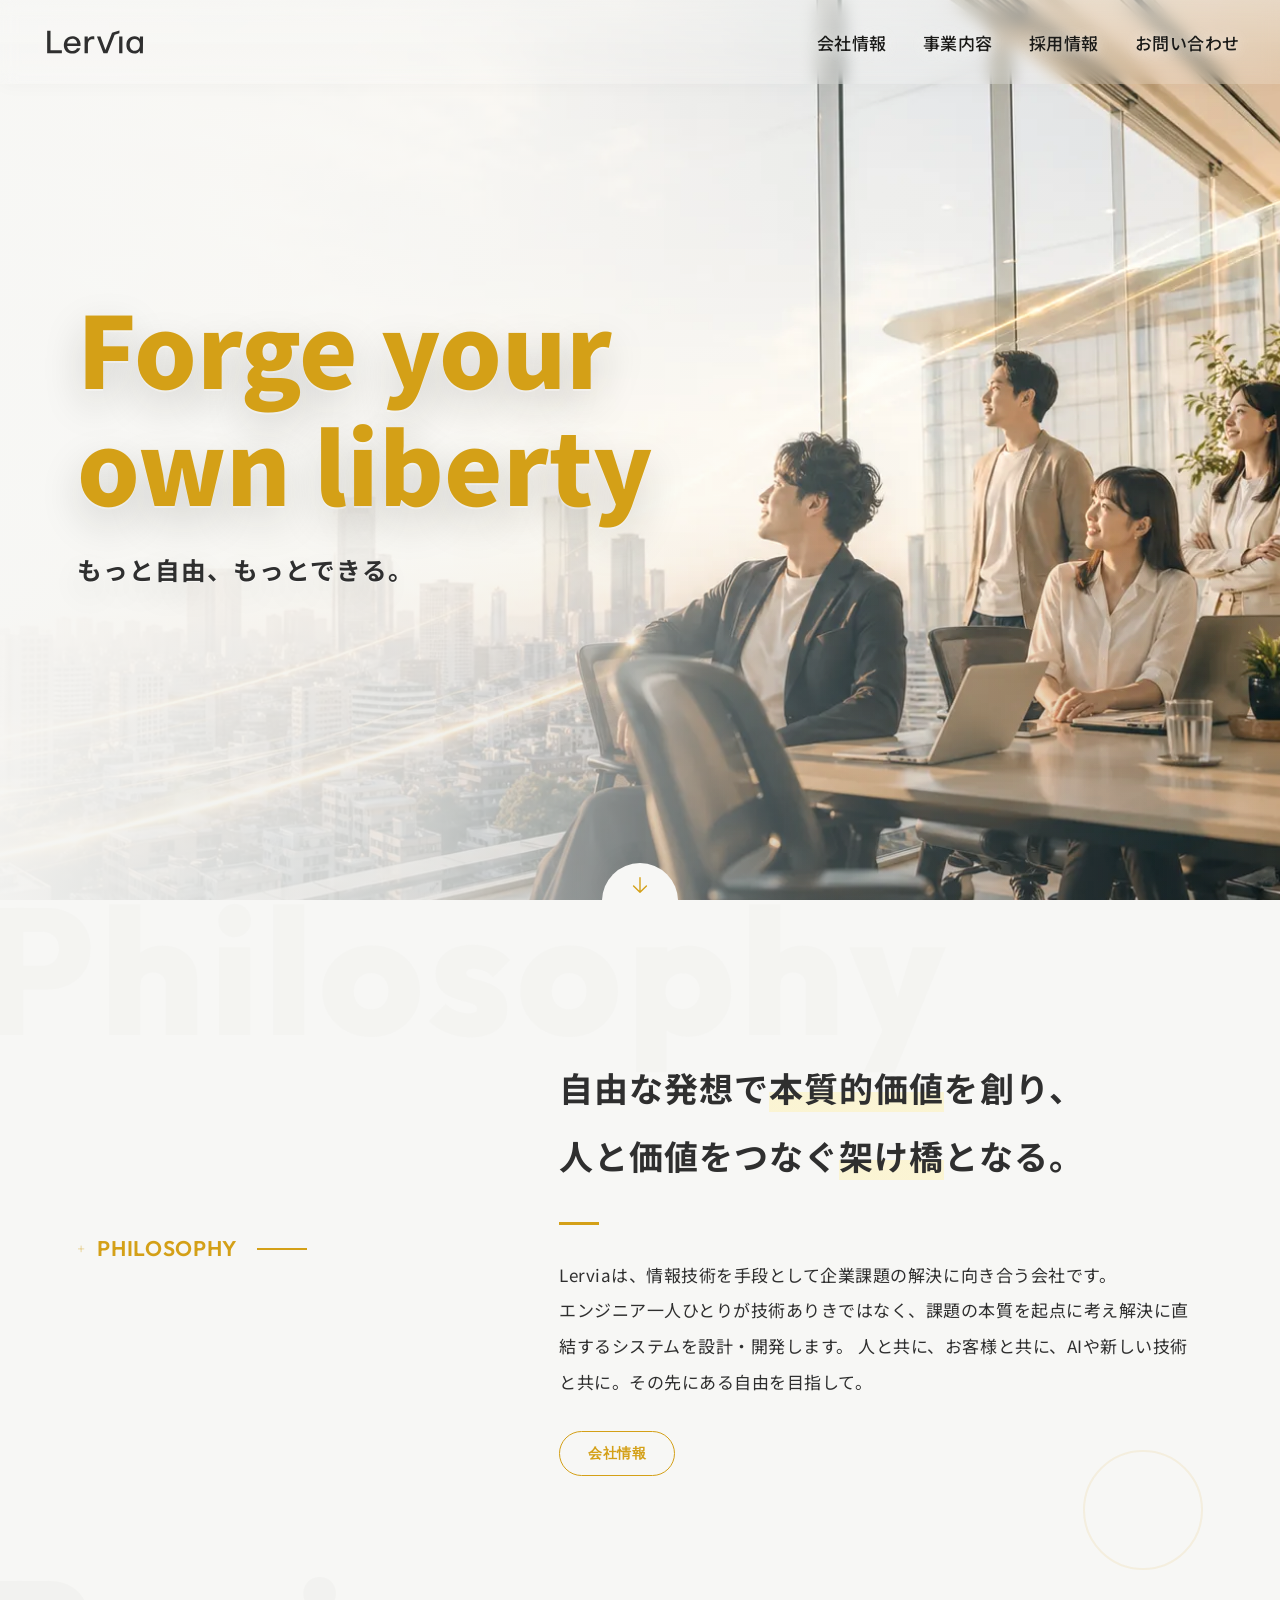
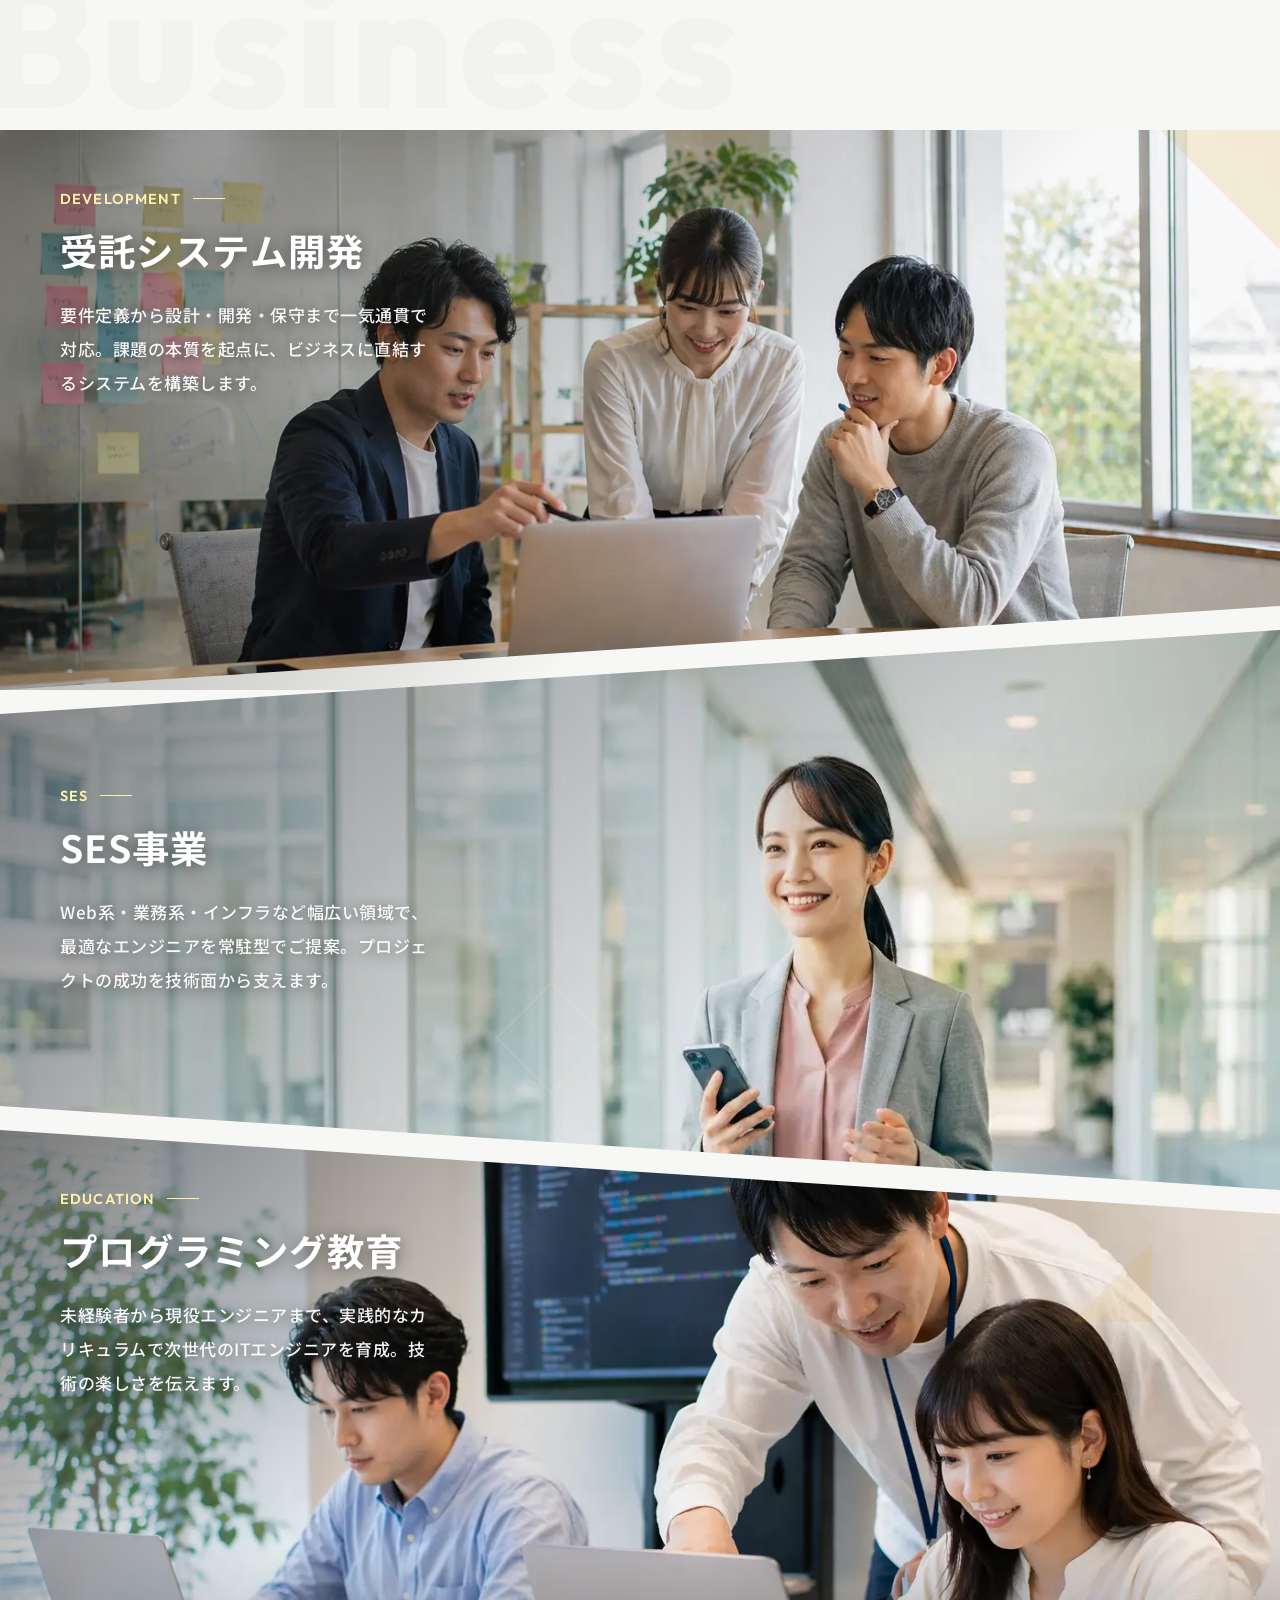
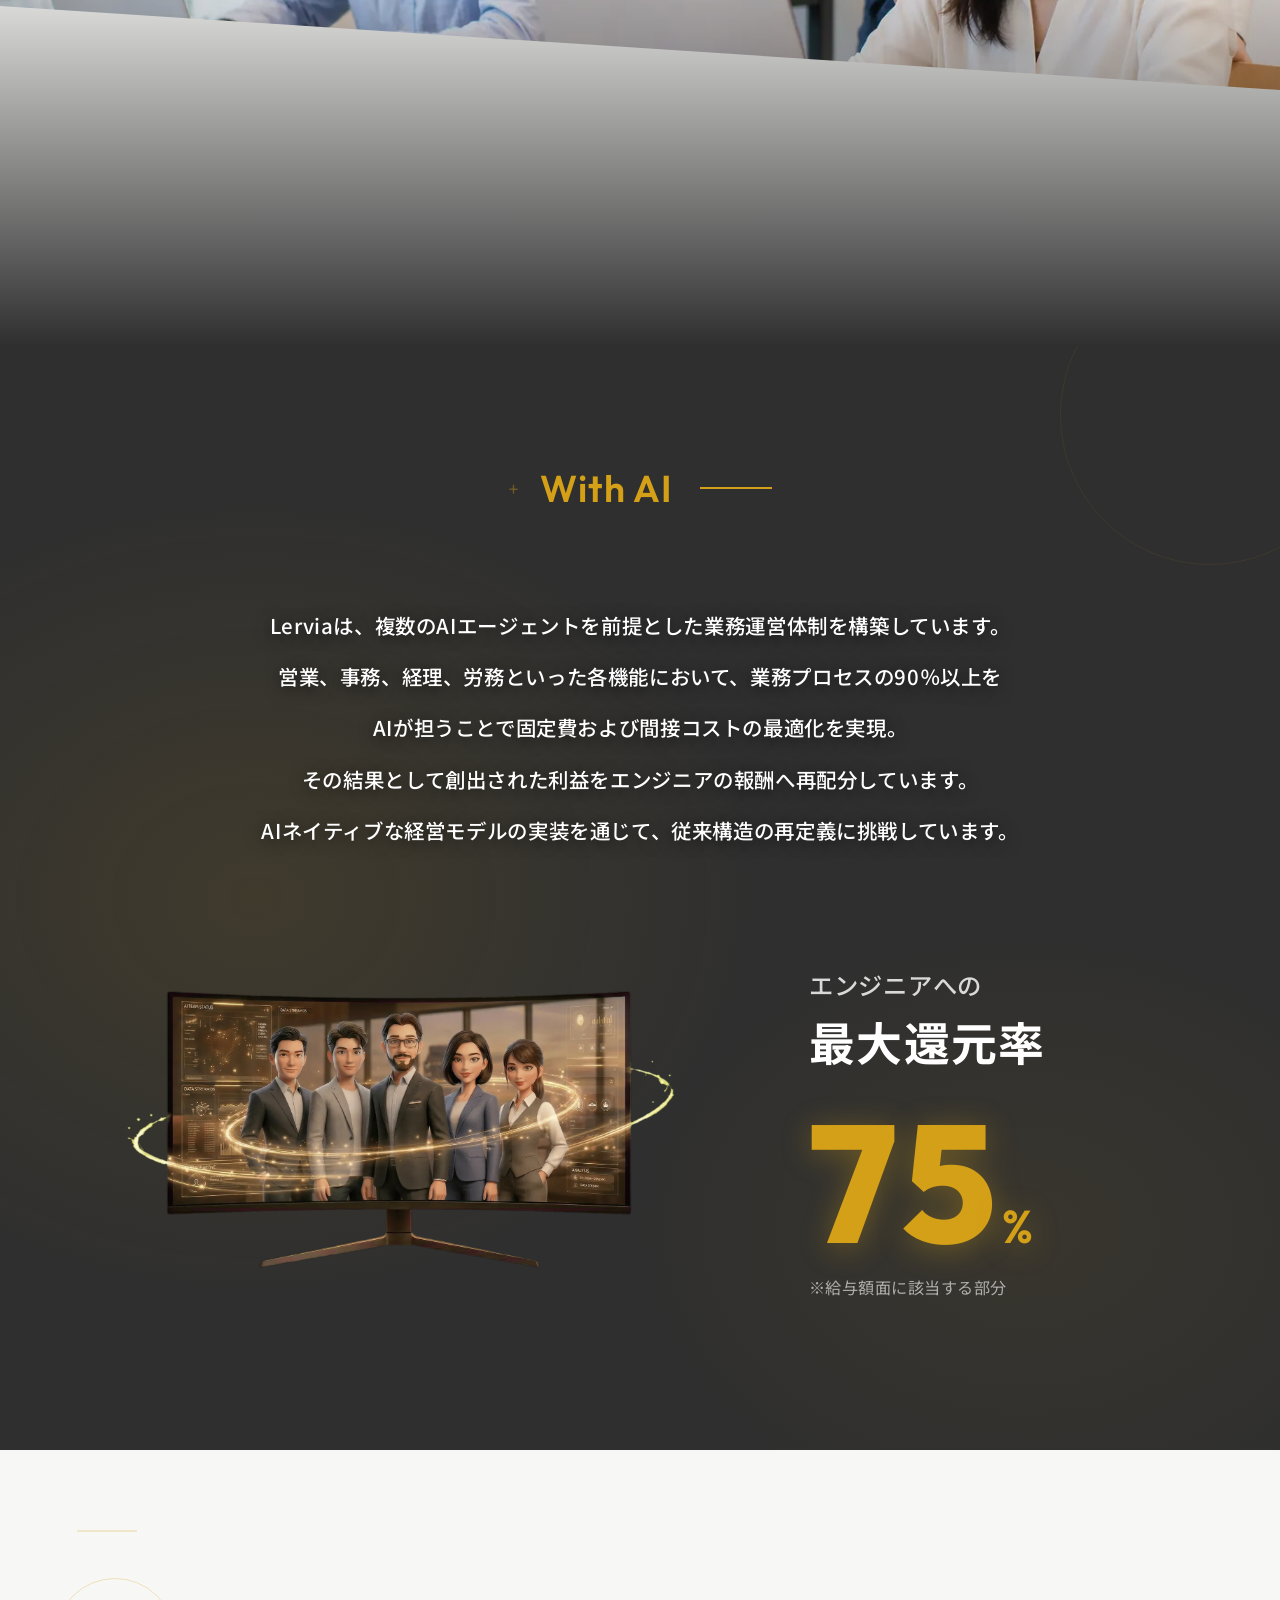
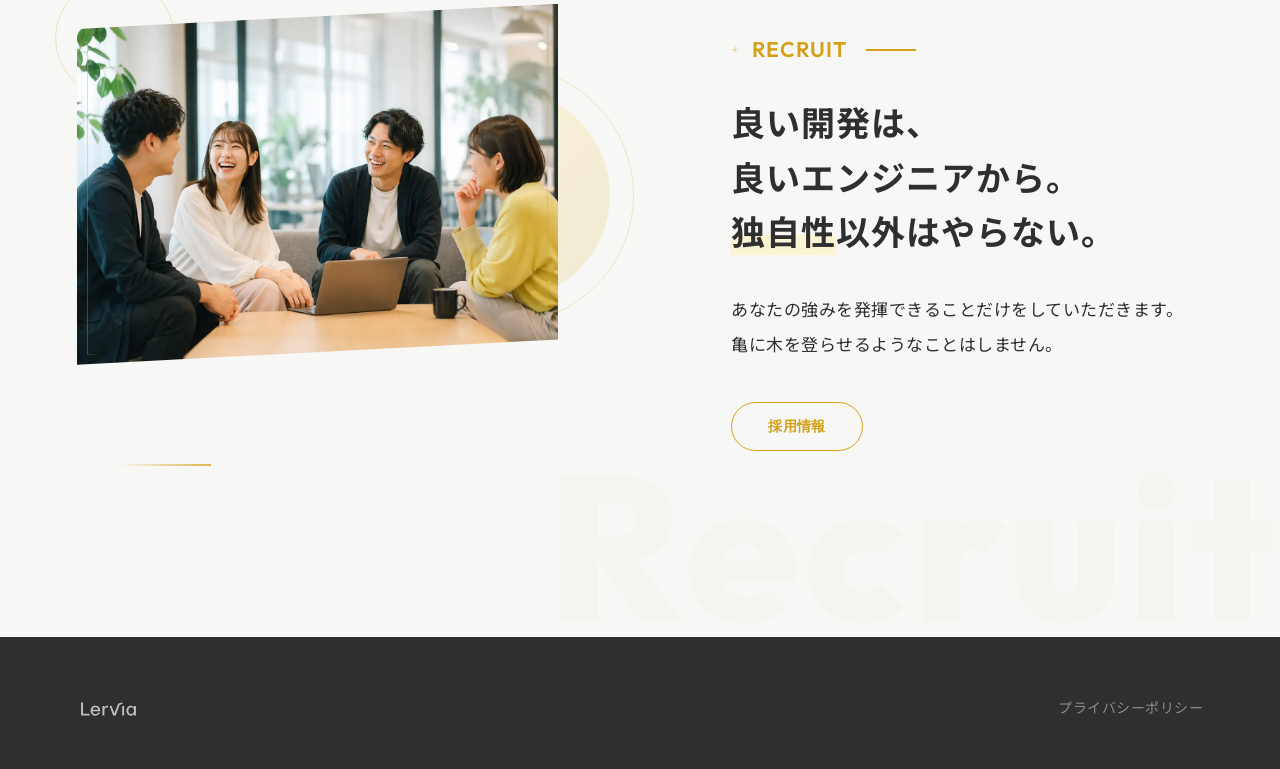
==== commit 924907ee: "Optimize page asset loading" ====
--- a/index.html
+++ b/index.html
@@ -4,6 +4,9 @@
 <meta charset="UTF-8">
 <meta name="viewport" content="width=device-width, initial-scale=1.0">
 <title>株式会社Lervia — テクノロジーで未来を架ける</title>
+<link rel="preconnect" href="https://fonts.googleapis.com">
+<link rel="preconnect" href="https://fonts.gstatic.com" crossorigin>
+<link rel="preload" as="image" href="hero-proposal-clean.webp">
 <link href="https://fonts.googleapis.com/css2?family=Noto+Sans+JP:wght@300;400;500;700;900&family=Outfit:wght@300;400;500;600;700;800&display=swap" rel="stylesheet">
 <link rel="stylesheet" href="styles.css">
 </head>
@@ -32,7 +35,7 @@
 
 <!-- HERO -->
 <section class="hero" id="hero">
-  <img class="hero-bg" src="hero-proposal-clean.png" alt="" aria-hidden="true">
+  <img class="hero-bg" src="hero-proposal-clean.webp" alt="" aria-hidden="true" fetchpriority="high" decoding="async">
   <div class="hero-content">
     <h1><span class="highlight">Forge your<br>own liberty</span></h1>
     <p class="hero-tagline">もっと自由、もっとできる。</p>
@@ -71,32 +74,35 @@
 
   <div class="photo-strip">
     <div class="photo-block fade-up">
-      <div class="photo-block-bg" style="background-image:url('development.png')"></div>
+      <div class="photo-block-bg" style="background-image:url('development.webp')"></div>
       <div class="photo-block-overlay"></div>
       <div class="photo-block-text">
         <div class="pbt-label">DEVELOPMENT</div>
         <h3>受託システム開発</h3>
-        <p>要件定義から設計・開発・保守まで一気通貫で対応。課題の本質を起点に、ビジネスに直結するシステムを構築します。</p>
+        <p class="pbt-copy pbt-copy-pc">要件定義から設計・開発・保守まで一気通貫で対応。課題の本質を起点に、ビジネスに直結するシステムを構築します。</p>
+        <p class="pbt-copy pbt-copy-sp">要件定義から保守まで一気通貫で対応。事業課題に直結するシステムを構築します。</p>
       </div>
       <div class="accent-tri"></div>
     </div>
     <div class="photo-block fade-up">
-      <div class="photo-block-bg" style="background-image:url('[data-uri]')"></div>
+      <div class="photo-block-bg" style="background-image:url('ses.webp')"></div>
       <div class="photo-block-overlay"></div>
       <div class="photo-block-text">
         <div class="pbt-label">SES</div>
         <h3>SES事業</h3>
-        <p>Web系・業務系・インフラなど幅広い領域で、最適なエンジニアを常駐型でご提案。プロジェクトの成功を技術面から支えます。</p>
+        <p class="pbt-copy pbt-copy-pc">Web系・業務系・インフラなど幅広い領域で、最適なエンジニアを常駐型でご提案。プロジェクトの成功を技術面から支えます。</p>
+        <p class="pbt-copy pbt-copy-sp">幅広い領域に対応し、最適なエンジニアをご提案。技術面からプロジェクトを支えます。</p>
       </div>
       <div class="accent-tri"></div>
     </div>
     <div class="photo-block fade-up">
-      <div class="photo-block-bg" style="background-image:url('education.png')"></div>
+      <div class="photo-block-bg" style="background-image:url('education.webp')"></div>
       <div class="photo-block-overlay"></div>
       <div class="photo-block-text">
         <div class="pbt-label">EDUCATION</div>
         <h3>プログラミング教育</h3>
-        <p>未経験者から現役エンジニアまで、実践的なカリキュラムで次世代のITエンジニアを育成。技術の楽しさを伝えます。</p>
+        <p class="pbt-copy pbt-copy-pc">未経験者から現役エンジニアまで、実践的なカリキュラムで次世代のITエンジニアを育成。技術の楽しさを伝えます。</p>
+        <p class="pbt-copy pbt-copy-sp">実践的なカリキュラムで、次世代のITエンジニアを育成します。</p>
       </div>
       <div class="accent-tri"></div>
     </div>
@@ -115,7 +121,7 @@
       その結果として創出された利益をエンジニアの報酬へ再配分しています。<br>
       AIネイティブな経営モデルの実装を通じて、従来構造の再定義に挑戦しています。
     </p>
-    <img class="numbers-bg" src="pc_agents.png" alt="" aria-hidden="true">
+    <img class="numbers-bg" src="pc_agents.webp" alt="" aria-hidden="true">
     <div class="numbers-grid fade-up">
       <div class="number-item">
         <div class="stat-overline">エンジニアへの<br><span class="stat-overline-em">最大還元率</span></div>
@@ -130,7 +136,7 @@
 <section class="recruit" id="recruit">
   <div class="recruit-inner">
     <div class="recruit-visual fade-up">
-      <div class="recruit-img-main" style="background-image:url('recruit.png')"></div>
+      <div class="recruit-img-main" style="background-image:url('recruit.webp')"></div>
       <div class="recruit-accent"></div>
     </div>
     <div class="fade-up fade-up-delay-1">
--- a/styles.css
+++ b/styles.css
@@ -342,6 +342,9 @@
   color: rgba(255,255,255,0.95); letter-spacing: 0.03em;
   text-shadow: 0 2px 14px rgba(0,0,0,0.55);
 }
+.pbt-copy-sp {
+  display: none;
+}
 
 /* Diagonal clips */
 .photo-block:nth-child(1) .photo-block-bg {
@@ -842,7 +845,7 @@
     max-width: none;
     margin: 0 auto 22px;
     padding: 22px 20px;
-    text-align: left;
+    text-align: center;
     font-size: 0.92rem;
     line-height: 2;
     letter-spacing: 0.02em;
@@ -920,6 +923,7 @@
     padding: 20px 18px;
     font-size: 0.88rem;
     line-height: 1.95;
+    text-align: center;
   }
   .numbers-bg {
     width: min(350px, 106%);
@@ -1896,12 +1900,20 @@
     padding-top: 34px;
   }
   .photo-block-text h3 {
-    font-size: clamp(1.9rem, 9vw, 3rem);
-    line-height: 1.35;
+    font-size: clamp(1.9rem, 8.4vw, 2.7rem);
+    line-height: 1.28;
+    word-break: keep-all;
   }
   .photo-block-text p {
-    font-size: 0.96rem;
-    line-height: 1.9;
+    font-size: 0.98rem;
+    line-height: 1.85;
+    letter-spacing: 0.015em;
+  }
+  .pbt-copy-pc {
+    display: none;
+  }
+  .pbt-copy-sp {
+    display: block;
   }
   .numbers {
     min-height: auto;
@@ -2116,7 +2128,13 @@
     padding: 28px 20px 38px;
   }
   .photo-block-text h3 {
-    font-size: clamp(1.75rem, 11vw, 2.6rem);
+    font-size: clamp(1.75rem, 9.4vw, 2.35rem);
+    line-height: 1.25;
+    margin-bottom: 18px;
+  }
+  .photo-block-text p {
+    font-size: 0.92rem;
+    line-height: 1.8;
   }
   .service-step {
     grid-template-columns: 1fr;
